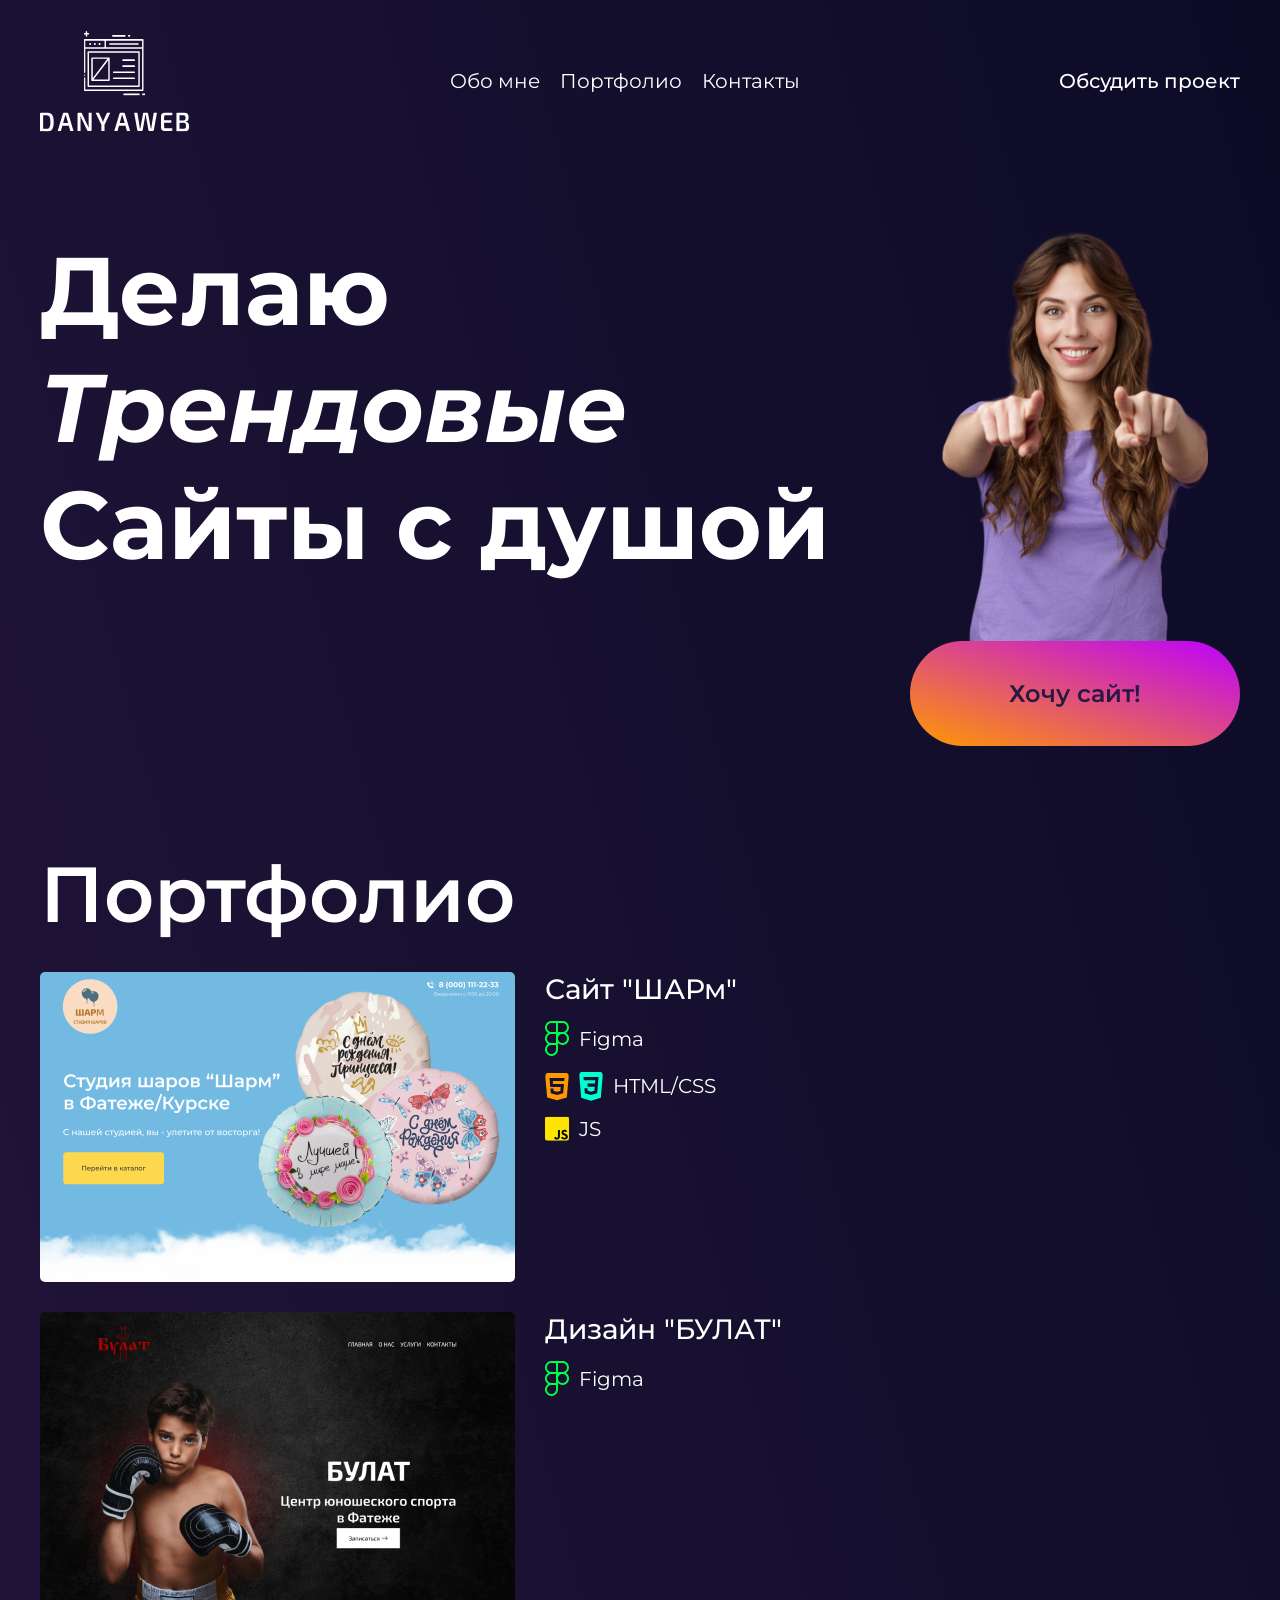
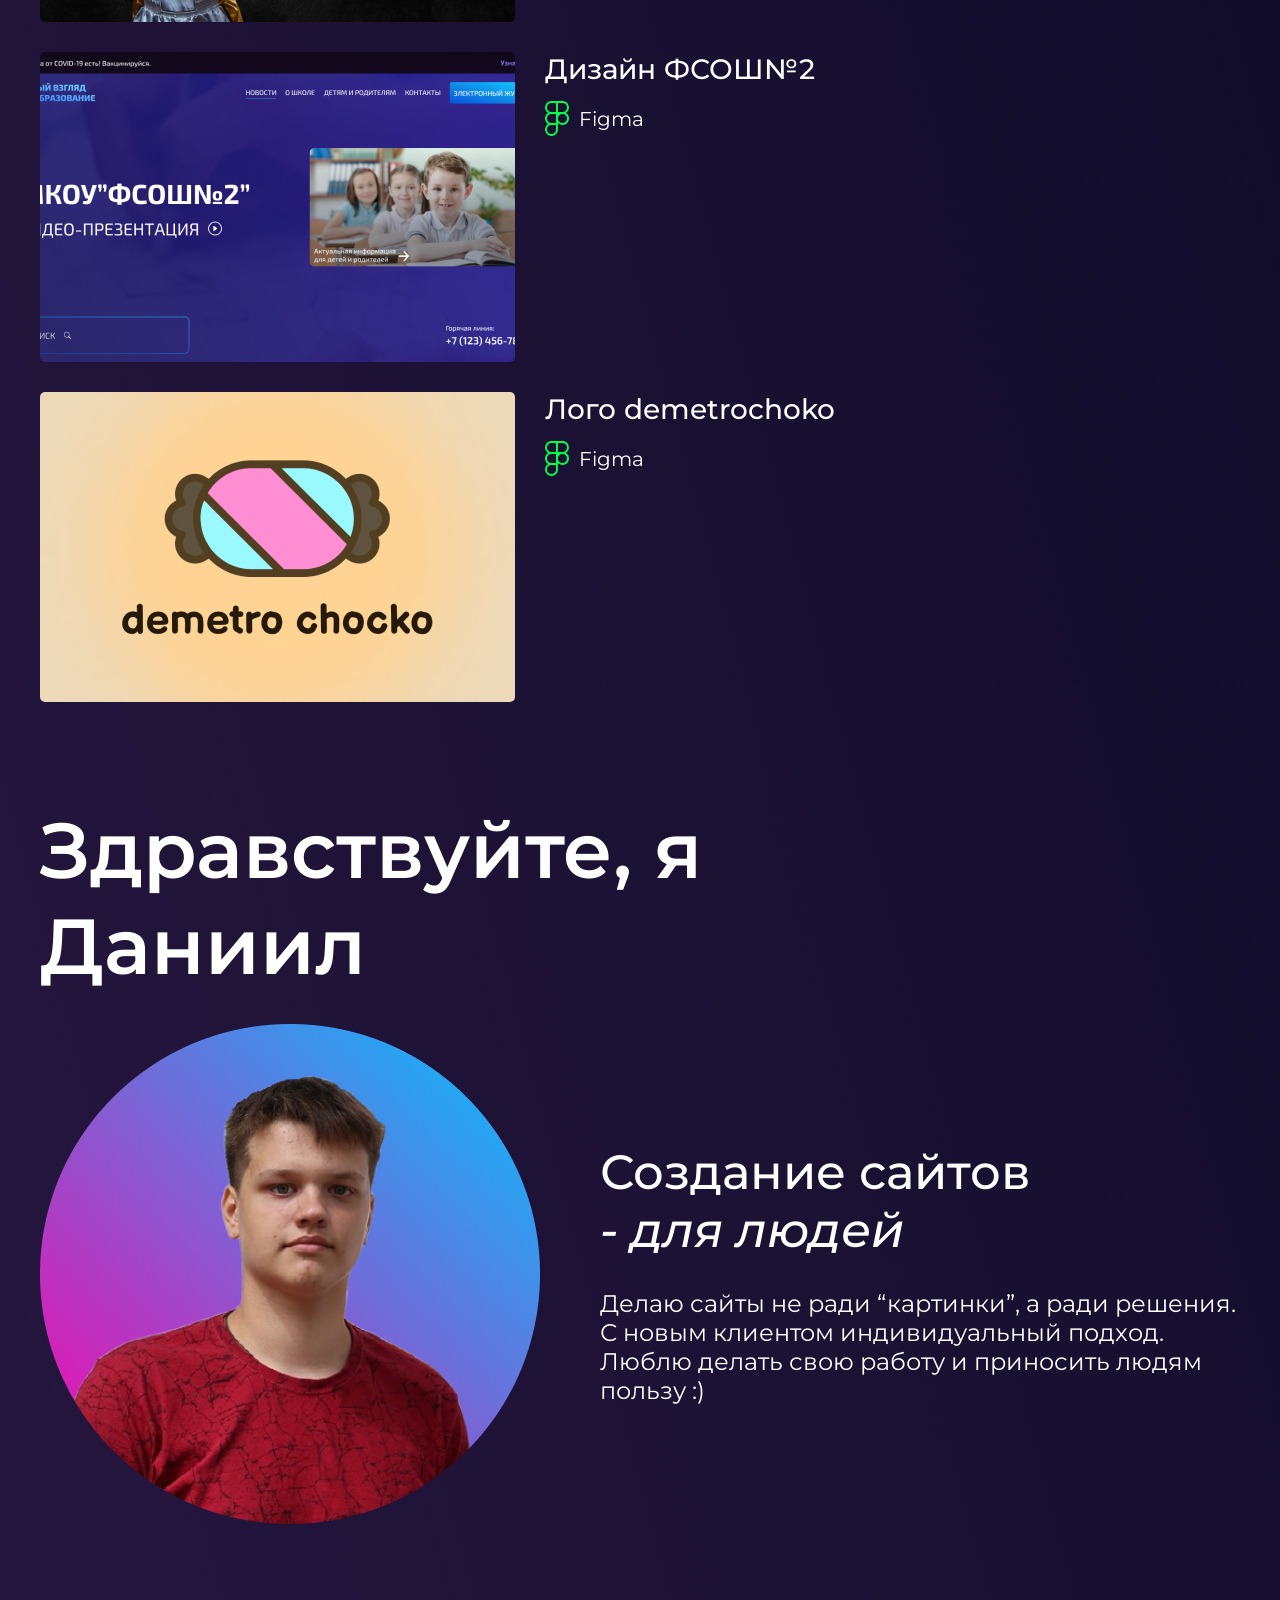
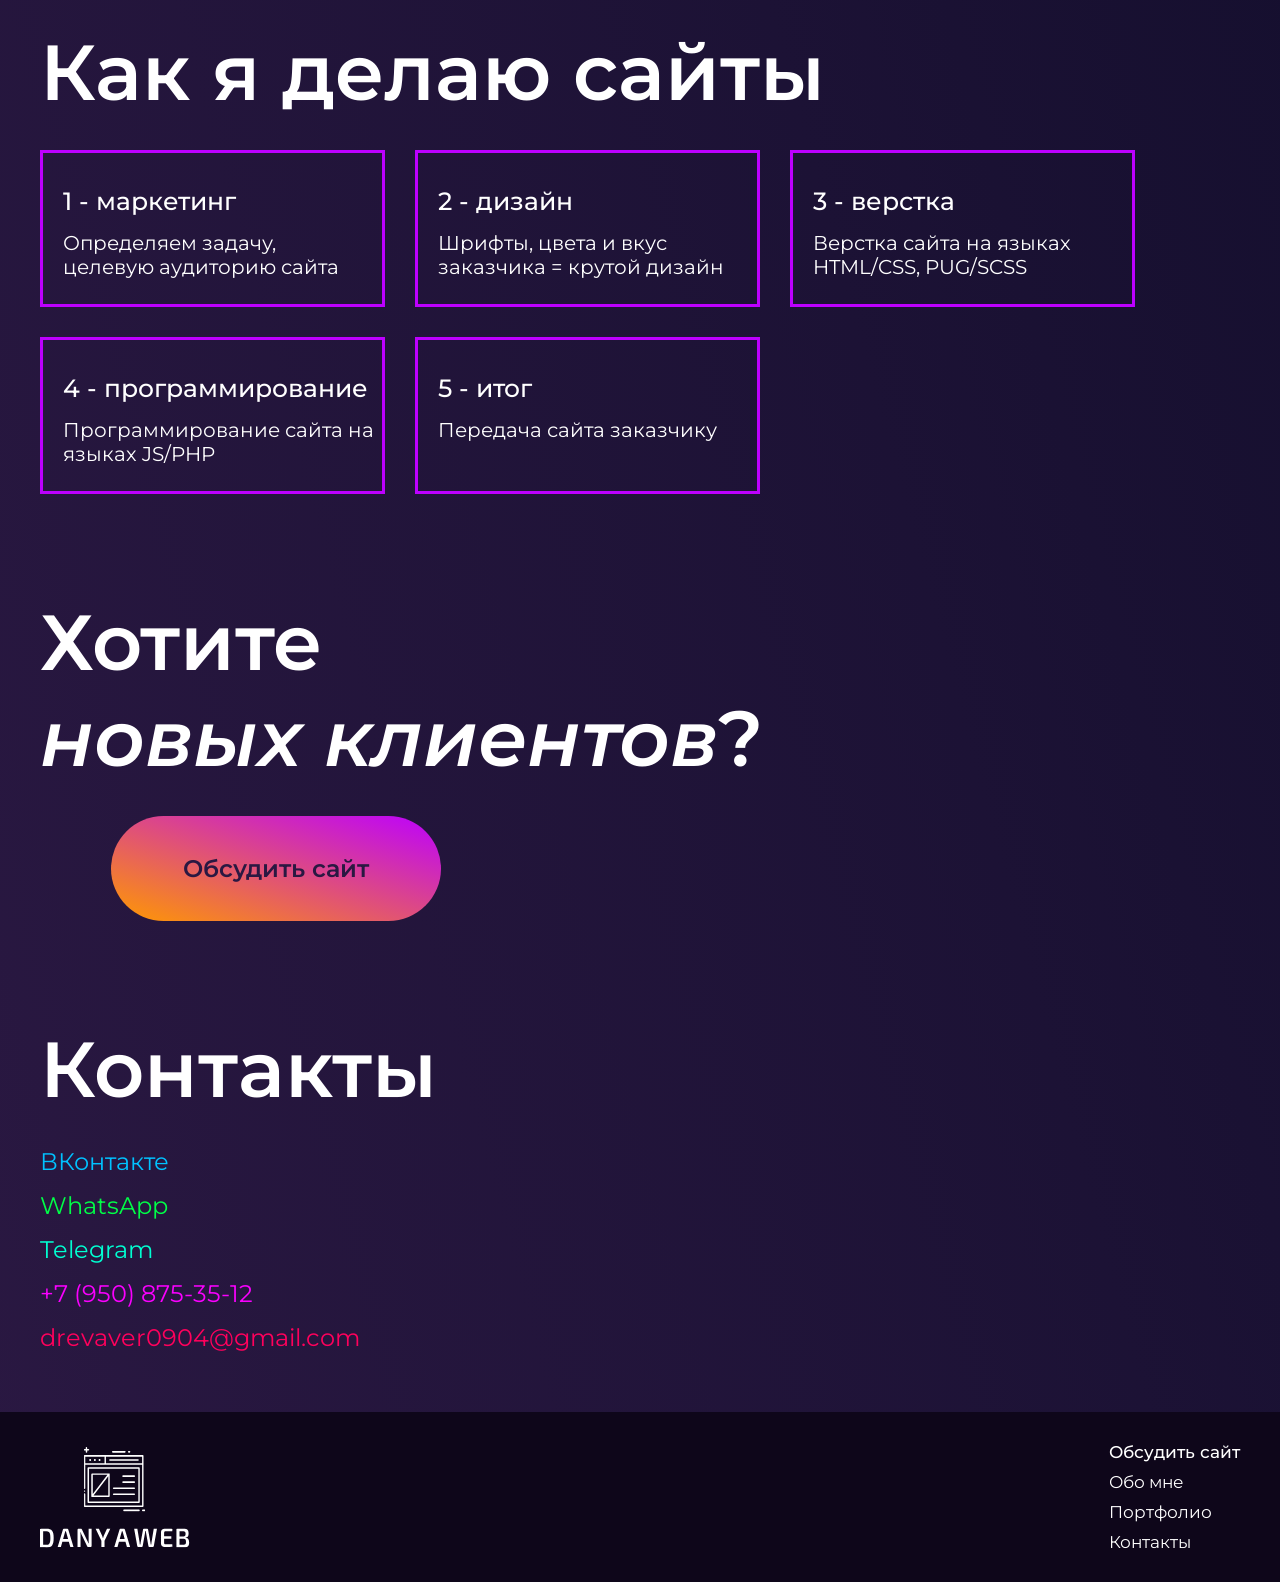
==== index.html @ 0e6ece0c "Update index.html" ====
<!DOCTYPE html>
<html lang="ru">
<head>
	<meta charset="UTF-8">
	<meta name="viewport" content="width=device-width, initial-scale=1.0">
	<meta name="keywords" content="danyaweb, danya_web, Даниил Дурицин, Дурицин, создание сайтов, верстка сайтов, закзать верстку, сайты Курск, сайты Фатеж, сайт" />
	<meta name="description" content="Создание сайтов от A до Я. Хотите крутой, трендовый сайт? Ко мне!" />
	<meta name="yandex-verification" content="f29b77eae5dfb6ad" />
	<meta name="google-site-verification" content="wd_dhFQqxhRJaRKj-FxNR4xNpsOyEJF6GVQBcyAMQnE" />
	<title>Создание сайтов</title>
	<link rel="preconnect" href="https://fonts.googleapis.com">
	<link rel="preconnect" href="https://fonts.gstatic.com" crossorigin>
	<link href="https://fonts.googleapis.com/css2?family=Montserrat:ital,wght@0,400;0,500;0,600;0,700;1,400;1,500;1,600;1,700&display=swap" rel="stylesheet">
	<link rel="stylesheet" href="https://cdnjs.cloudflare.com/ajax/libs/animate.css/4.1.1/animate.min.css">
	<link rel="stylesheet" href="css/master.css">
</head>
<body>

	<header class="element-animation">
		<div class="container">
			<div class="top">
				<img src="img/logo.svg" alt="logo" class="logo">
				<ul>
					<a href="#about">Обо мне</a>
					<a href="#portfolio">Портфолио</a>
					<a href="#cont">Контакты</a>
				</ul>
				<a href="https://t.me/danya_web">Обсудить проект</a>
			</div>
			<div class="bottom" id="bottom">
				<div class="btm" id="btm"><h1 id="bottoms">Делаю<br><span>Трендовые</span><br>Сайты с душой</h1></div>
				<div class="box">
					<img src="img/woman.png" alt="">
					<a href="https://t.me/danya_web"><button type="button" name="button">Хочу сайт!</button></a>
				</div>
			</div>
		</div>
	</header>

	<section class="portfolio element-animation" id="portfolio">
		<div class="container">
			<h2>Портфолио</h2>
			<a href="https://sharmballonsstudio.github.io"><div class="card">
				<img src="img/one.png" alt="img">
				<div class="txt">
					<h3>Сайт "ШАРм"</h3>
					<div class="line">
						<img src="img/figma.svg" alt="img">
						<p>Figma</p>
					</div>
					<div class="line">
						<img src="img/html.svg" alt=""><img src="img/css.svg" alt="img">
						<p>HTML/CSS</p>
					</div>
					<div class="line">
						<img src="img/js.svg" alt="img" style="border-radius: 3px;">
						<p>JS</p>
					</div>
				</div>
			</div></a>

			<a href="https://www.figma.com/file/5T22qPxf7paA6E3GJOvF44/bulat-new?t=qu39I8OFDN5ywonc-6"><div class="card">
				<img src="img/two.png" alt="">
				<div class="txt">
					<h3>Дизайн "БУЛАТ"</h3>
					<div class="line">
						<img src="img/figma.svg" alt="">
						<p>Figma</p>
					</div>
				</div>
			</div></a>

			<a href="https://www.figma.com/file/dSXQMYPQBeIjDJUV6Bzz7C/sosh2?t=qu39I8OFDN5ywonc-6"><div class="card">
				<img src="img/three.png" alt="">
				<div class="txt">
					<h3>Дизайн ФСОШ№2</h3>
					<div class="line">
						<img src="img/figma.svg" alt="">
						<p>Figma</p>
					</div>
				</div>
			</div></a>

			<a href="https://vk.com/demetroshocko">
				<div class="card">
				<img src="img/four.png" alt="">
					<div class="txt">
						<h3>Лого demetrochoko</h3>
						<div class="line">
							<img src="img/figma.svg" alt="">
							<p>Figma</p>
						</div>
					</div>
				</div>
			</a>
	</section>

	<section class="about element-animation" id="about">
		<div class="container">
			<h2>Здравствуйте, я<br>Даниил</h2>
			<div class="box-2">
				<img src="img/me.png" alt="">
				<div class="txt-2">
					<h3>Создание сайтов<br><span>- для людей</span></h3>
					<p>Делаю сайты не ради “картинки”, а ради решения. С новым клиентом индивидуальный подход. Люблю делать свою работу и приносить людям пользу :)</p>
				</div>
			</div>
		</div>
	</section>

	<section class="how element-animation  ">
		<div class="container">
			<h2>Как я делаю сайты</h2>
			<div class="item">
				<div class="elements animate__backInLeft">
					<h3>1 - маркетинг</h3>
					<p>Определяем задачу,<br> целевую аудиторию сайта</p>
				</div>
				<div class="elements animate__backInLeft">
					<h3>2 - дизайн</h3>
					<p>Шрифты, цвета и вкус<br> заказчика = крутой дизайн</p>
				</div>
				<div class="elements animate__backInLeft">
					<h3>3 - верстка</h3>
					<p>Верстка сайта на языках<br> HTML/CSS, PUG/SCSS</p>
				</div>
			</div>
			<div class="item">
				<div class="elements animate__backInLeft">
					<h3>4 - программирование</h3>
					<p>Программирование сайта на языках JS/PHP</p>
				</div>
				<div class="elements animate__bounce">
					<h3>5 - итог</h3>
					<p>Передача сайта заказчику</p>
				</div>
			</div>
		</div>
	</section>

	<section class="element-animation">
		<div class="container">
				<h2>Хотите<br><span>новых клиентов</span>?</h2>
				<div class="btn"><a href="https://t.me/danya_web"><button>Обсудить сайт</button></a></div>
		</div>
	</section>

	<section class="cont element-animation " id="cont">
		<div class="container">
			<h2>Контакты</h2>
			<div class="box-4">
				<a href="https://vk.com/danya_web" style="color: #00C2FF;">ВКонтакте</a>
				<a href="https://wa.me/79508753512" style="color: #00FF47;">WhatsApp</a>
				<a href="https://t.me/danya_web" style="color: #00FFD1;">Telegram</a>
				<a href="tel:79508753512" style="color: #FA00FF;">+7 (950) 875-35-12</a>
				<a href="mail:drevaver0904@gmail.com" style="color: #FF005C;">drevaver0904@gmail.com</a>
			</div>
		</div>
	</section>

	<footer>
		<div class="container">
			<div class="box-5">
				<img src="img/logo.svg" alt="logo">
				<ul сclass="bottom-ul">
					<a href="https://t.me/danya_web" style="font-weight: 500;">Обсудить сайт</a>
					<a href="#about">Обо мне</a>
					<a href="#portfolio">Портфолио</a>
					<a href="#cont">Контакты</a>
				</ul>
		</div>
		</div>
	</footer>

	<script type="text/javascript">
		function onEntry(entry){
			entry.forEach(change => {
				if (change.isIntersecting) {
					change.target.classList.add('element-show')
				}
			});
		}

		let options = {
			threshold: [0.5]
		}
		let observer = new IntersectionObserver(onEntry, options)
		let elements = document.querySelectorAll('.element-animation')

		for (let elm of elements){
			observer.observe(elm)
		}

	</script>
</body>
</html>
---- css/master.css ----
*{
	margin: 0;
	padding: 0;
	font-family: 'Montserrat', sans-serif;
}

body{
	max-width: 100%;
	min-height: 100vh;
	font-size: 20px;
	background: -webkit-linear-gradient(bottom left, rgb(42, 24, 66), rgb(12, 11, 38));
	background: -o-linear-gradient(bottom left, rgb(42, 24, 66), rgb(12, 11, 38));
	background: linear-gradient(to top right, rgb(42, 24, 66), rgb(12, 11, 38));


	font-family: 'Montserrat', sans-serif;
	animation: txt 3s 1;
}

.container{
	width: 1200px;
	margin: 0 auto;
}

a{
	text-decoration: none;
	color: #fff;
}

section{
	padding-top: 100px;
	color: #fff;
}

/*header*/


header > .container{
	z-index: 1;
}

.top{
	color: #fff;
	display: -webkit-flex;
	display: -ms-flex;
	display: flex;
	justify-content: space-between;
	-ms-align-items: center;
	align-items: center;
	padding-top: 30px;
}

.element-animation{
	opacity: 0;
}

.element-animation.element-show{
	opacity: 1;
	transition: opacity 1s;
}

.top a{
	color: #fff;
	text-decoration: none;
}

.top ul{
	display: -webkit-flex;
	display: -ms-flex;
	display: flex;
	gap: 20px;
}

.top > a{
	font-weight: 500;
}

.bottom{
	margin-top: 100px;
	color: #fff;
	justify-content: space-between;
	display: -webkit-flex;
	display: -ms-flex;
	display: flex;
}

h1{
	font-size: 96px;
	margin-top: auto;
	animation: txt 3s 1;
	display: block;
}

h1 span{
	font-style: italic;
}

.box button{
	width: 330px;
	height: 105px;
	border-radius: 999px;
	border-style: none;

	background: -webkit-linear-gradient(bottom left, rgb(255, 153, 0), rgb(189, 0, 255));
	background: -o-linear-gradient(bottom left, rgb(255, 153, 0), rgb(189, 0, 255));
	background: linear-gradient(to top right, rgb(255, 153, 0), rgb(189, 0, 255));
	margin-top: -105px;
}

.box button a{
	color: #2A1842;
	font-size: 24px;
	font-weight: 600;
	text-decoration: none;
}

.box{
	display: -webkit-flex;
	display: -ms-flex;
	display: flex;
	justify-content: center;
	-webkit-flex-direction: column;
	-ms-flex-direction: column;
	flex-direction: column;
	-ms-align-items: center;
	align-items: center;
}

.box img{
	width: 266px;
	height: 451px;
	-ms-align-items: center;
	align-items: center;
	display: -webkit-flex;
	display: -ms-flex;
	display: flex;
	justify-content: center;
}


/*portfolio*/

h2{
	font-weight: 600;
	font-size: 78px;
}

.card{
	display: -webkit-flex;
	display: -ms-flex;
	display: flex;
	gap: 30px;
	margin-top: 30px;
}

.card img{
	border-radius: 5px;
}

h3{
	font-size: 28px;
	font-weight: 500;
}

.line{
	display: -webkit-flex;
	display: -ms-flex;
	display: flex;
	-ms-align-items: center;
	align-items: center;
	gap: 10px;
	margin-top: 15px;
}

h3 span{
	font-style: italic;
}

.box-2{
	display: -webkit-flex;
	display: -ms-flex;
	display: flex;
	gap: 60px;
	-ms-align-items: center;
	align-items: center;
	margin-top: 30px;
}

.txt-2 h3{
	font-size: 48px;
	font-weight: 500;
}

.txt-2 p{
	margin-top: 30px;
	font-size: 24px;
}

.item{
	display: -webkit-flex;
	display: -ms-flex;
	display: flex;
	margin-top: 30px;
	gap: 30px;
}

.elements{
	box-sizing: border-box;
	width: 345px;
	height: 157px;

	border: 3px solid #BD00FF;
}

.elements h3{
	font-size: 25px;
	font-weight: 500;
	margin-top: 33px;
	margin-left: 20px;
}

.elements p{
	font-size: 20px;
	margin-top: 15px;
	margin-left: 20px;
}

.box-3{
	display: -webkit-flex;
	display: -ms-flex;
	display: flex;
	-ms-align-items: center;
	align-items: center;
}

.btn button{
	width: 330px;
	height: 105px;
	margin-left: 71px;
	border-radius: 999px;
	border-style: none;
	margin-top: 30px;

	background: -webkit-linear-gradient(bottom left, rgb(255, 153, 0), rgb(189, 0, 255));
	background: -o-linear-gradient(bottom left, rgb(255, 153, 0), rgb(189, 0, 255));
	background: linear-gradient(to top right, rgb(255, 153, 0), rgb(189, 0, 255));
}

.btn button a{
	color: #2A1842;
	font-size: 24px;
	font-weight: 600;
	text-decoration: none;
}

h2 span{
	font-style: italic;
}

.box-4{
	margin-top: 30px;
	gap: 15px;
	display: -webkit-flex;
	display: -ms-flex;
	display: flex;
	-webkit-flex-direction: column;
	-ms-flex-direction: column;
	flex-direction: column;
}

.box-4 a{
	font-size: 24px;
}

.cont{
	padding-bottom: 60px;
}

footer{
	background: #0E061A;
	padding-top: 30px;
	padding-bottom: 30px;
}

.box-5{
	display: -webkit-flex;
	display: -ms-flex;
	display: flex;
	justify-content: space-between;
	-ms-align-items: center;
	align-items: center;
}

.box-5 ul{
	display: -webkit-flex;
	display: -ms-flex;
	display: flex;
	-webkit-flex-direction: column;
	-ms-flex-direction: column;
	flex-direction: column;
	gap: 10px;
}

.box-5 ul a{
	font-size: 17px;
}

button{
	transition: all ease 0.5s;
	color: #2A1842;
	font-size: 24px;
	font-weight: 600;
	text-decoration: none;
	cursor: pointer;
}

button:hover{
	background: -webkit-linear-gradient(bottom left, rgb(189, 0, 255), rgb(255, 153, 0));
	background: -o-linear-gradient(bottom left, rgb(189, 0, 255), rgb(255, 153, 0));
	background: linear-gradient(to top right, rgb(189, 0, 255), rgb(255, 153, 0));
	transition: all ease 0.5s;
}

@media screen and (width <= 480px){
	.container{
		width: auto;
	}
	.top{
		-webkit-flex-direction: column;
		-ms-flex-direction: column;
		flex-direction: column;
		gap: 10px;
		justify-content: center;
	}
	.bottom{
		-webkit-flex-direction: column;
		-ms-flex-direction: column;
		flex-direction: column;
		justify-content: center;
		text-align: center;
		gap: 30px;
	}
	h1{
		font-size: 58px;
		-ms-align-items: center;
		align-items: center;
	}
	h2{
		font-size: 48px;
		text-align: center;
	}
	.card{
		-webkit-flex-direction: column;
		-ms-flex-direction: column;
		flex-direction: column;
		text-align: center;
		justify-content: center;
	}
	.txt{
		justify-content: center;
		text-align: center;
		display: -webkit-flex;
		display: -ms-flex;
		display: flex;
		-webkit-flex-direction: column;
		-ms-flex-direction: column;
		flex-direction: column;
	}
	.line{
		text-align: center;
		justify-content: center;
	}
	.card > img{
		width: 380px;
		height: 260px;
		margin: 0 auto;
	}
	.box-2{
		-webkit-flex-direction: column;
		-ms-flex-direction: column;
		flex-direction: column;
	}
	.box-2 > img{
		width: 400px;
		height: 400px;
	}
	.txt-2{
		text-align: center;
	}
	.item{
		-webkit-flex-direction: column;
		-ms-flex-direction: column;
		flex-direction: column;
		justify-content: center;
		-ms-align-items: center;
		align-items: center;
	}
	.elements{
		text-align: center;
		justify-content: center;
	}
	.box-3{
		text-align: center;
		-webkit-flex-direction: column;
		-ms-flex-direction: column;
		flex-direction: column;
		justify-content: center;
		-ms-align-items: center;
		align-items: center;
	}
	.box-3 > button{
		margin-top: 30px;
	}
	.box-4{
		-webkit-flex-direction: column;
		-ms-flex-direction: column;
		flex-direction: column;
		text-align: center;
	}
	.box-5{
		-webkit-flex-direction: column;
		-ms-flex-direction: column;
		flex-direction: column;
		text-align: center;
		-ms-align-items: center;
		align-items: center;
		gap: 30px;
	}
}
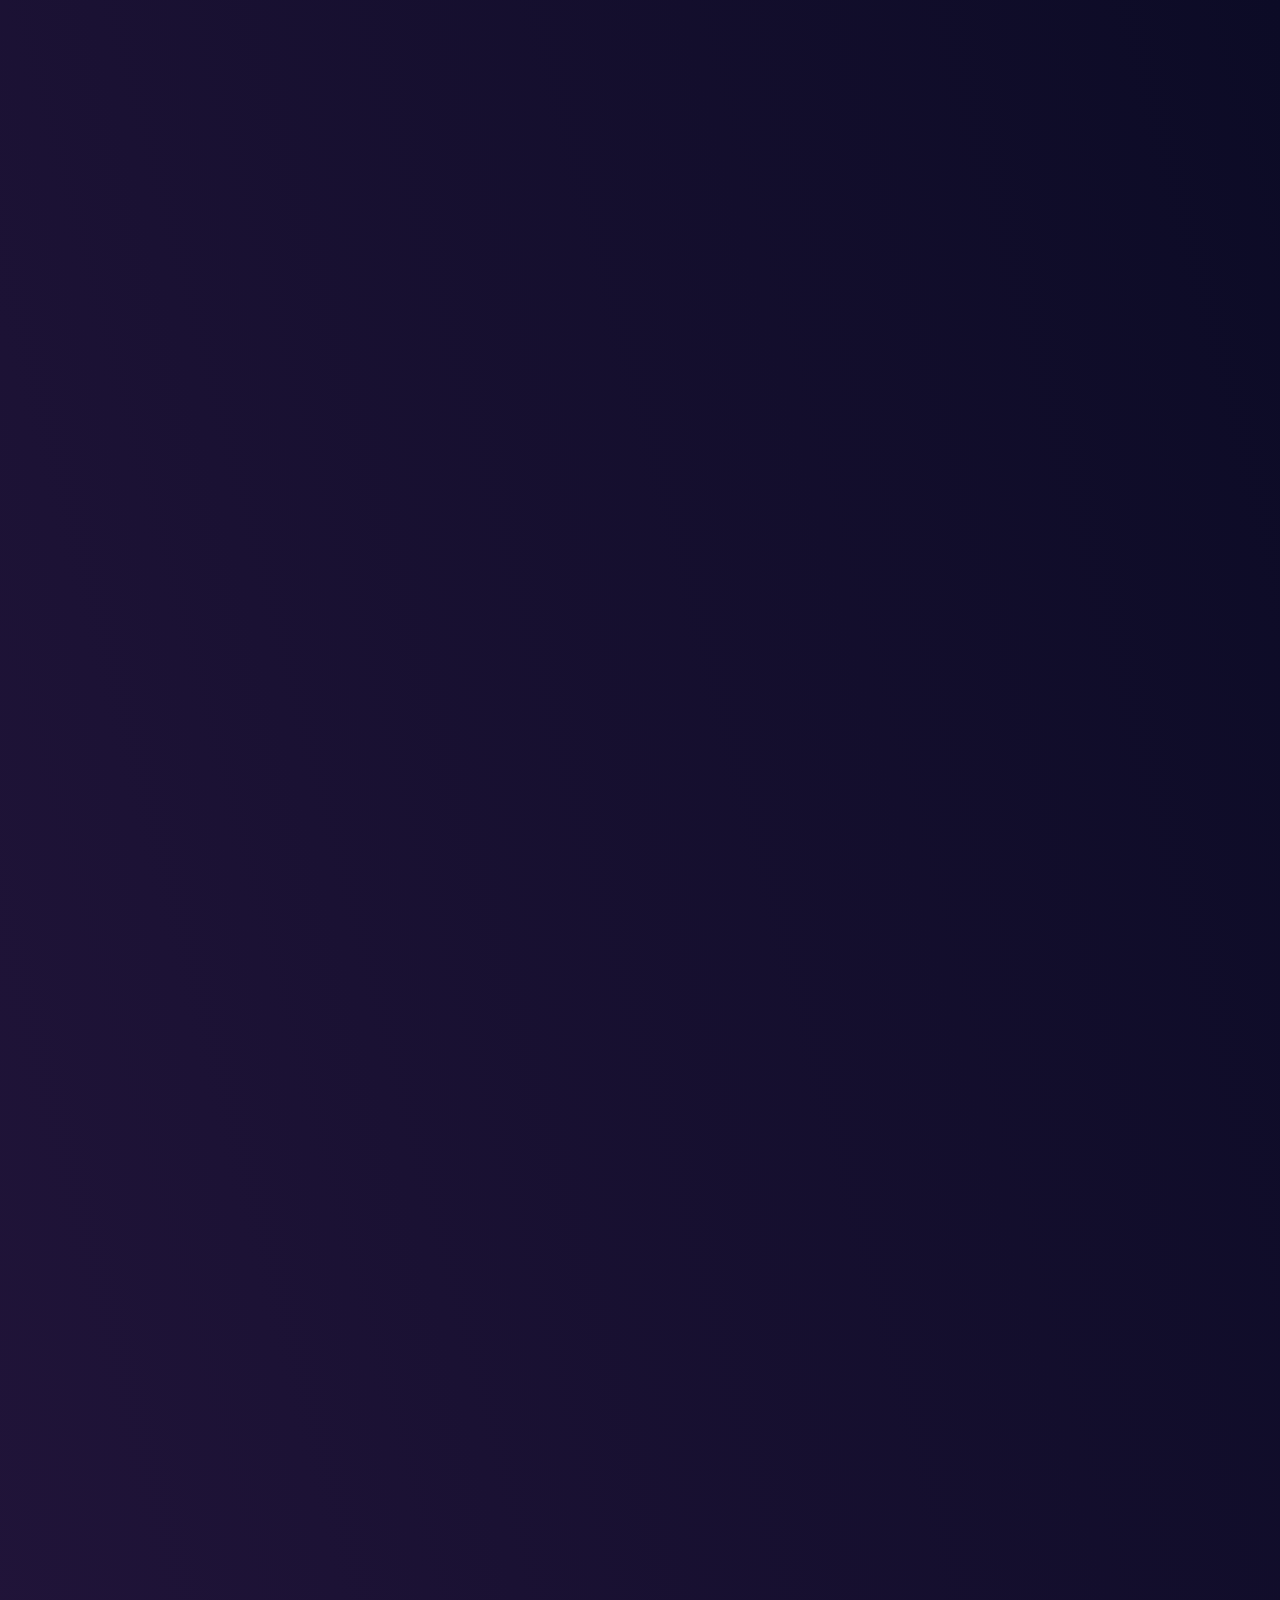
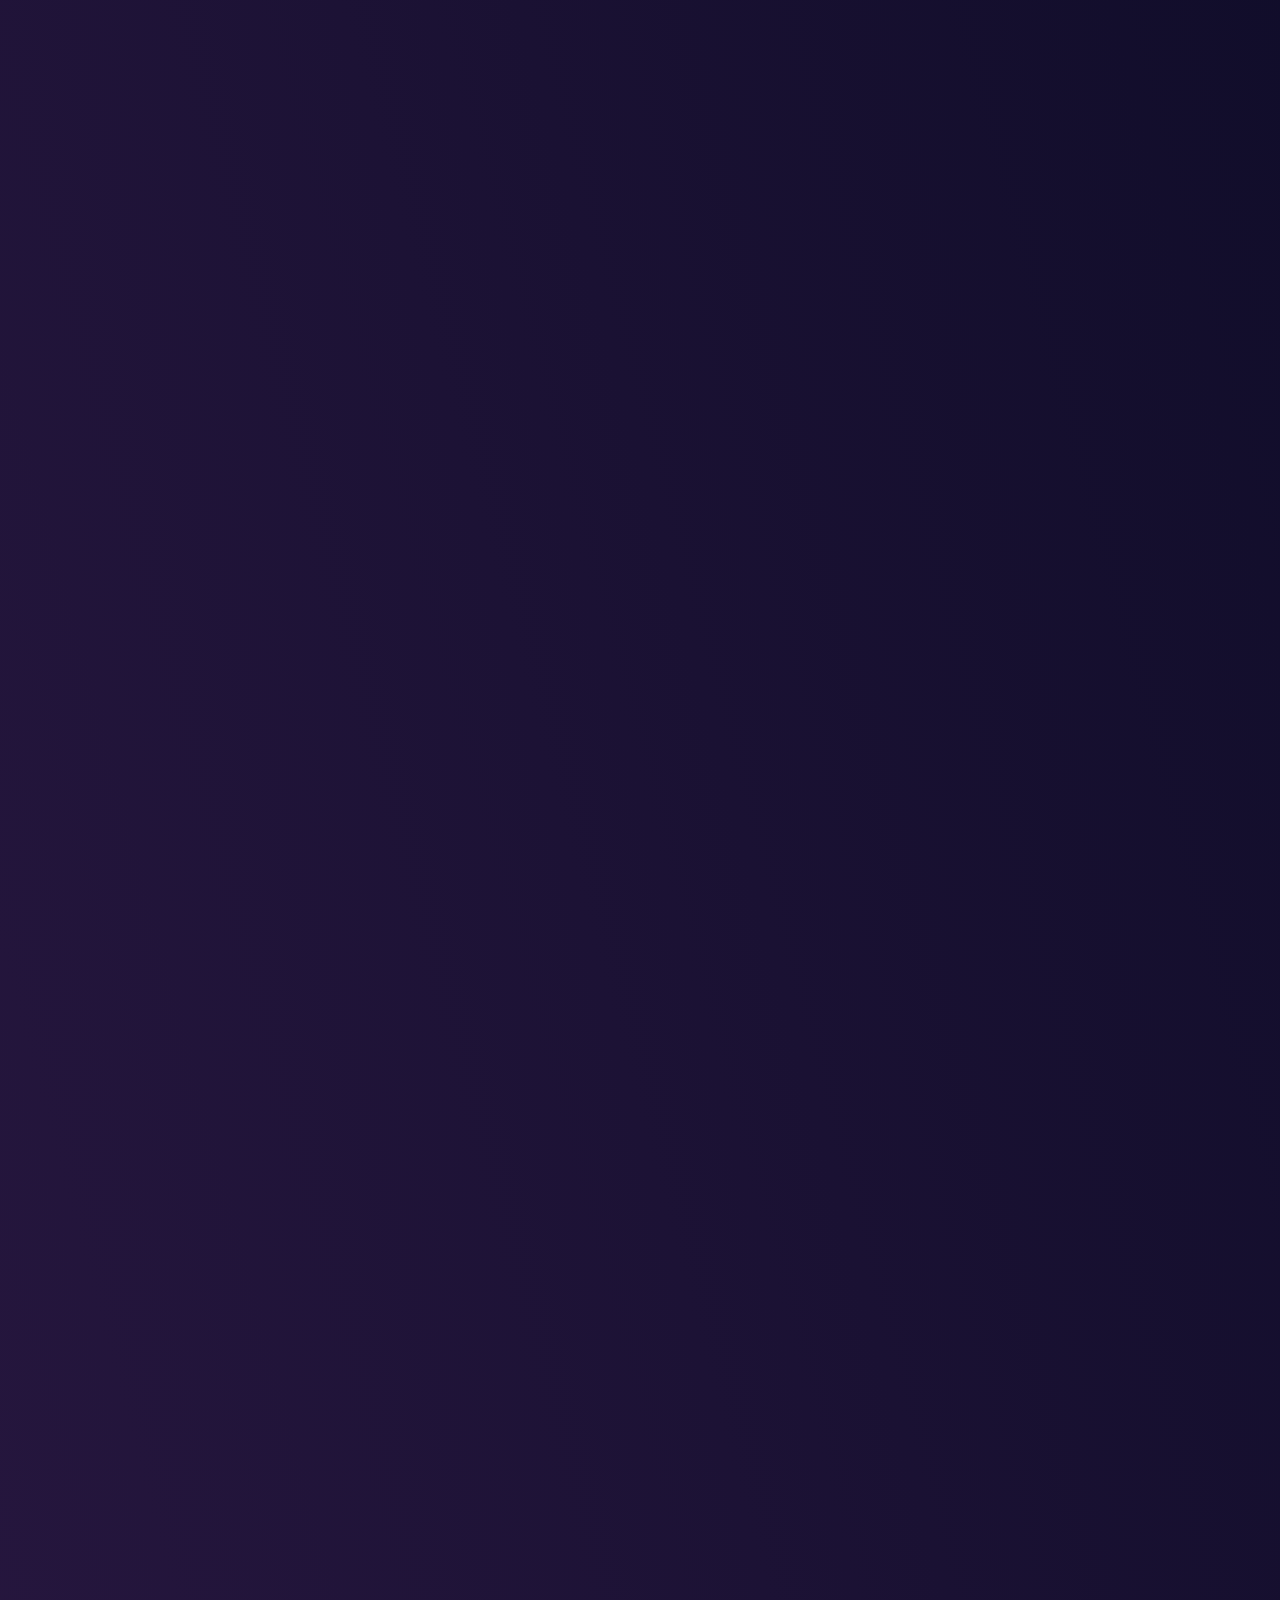
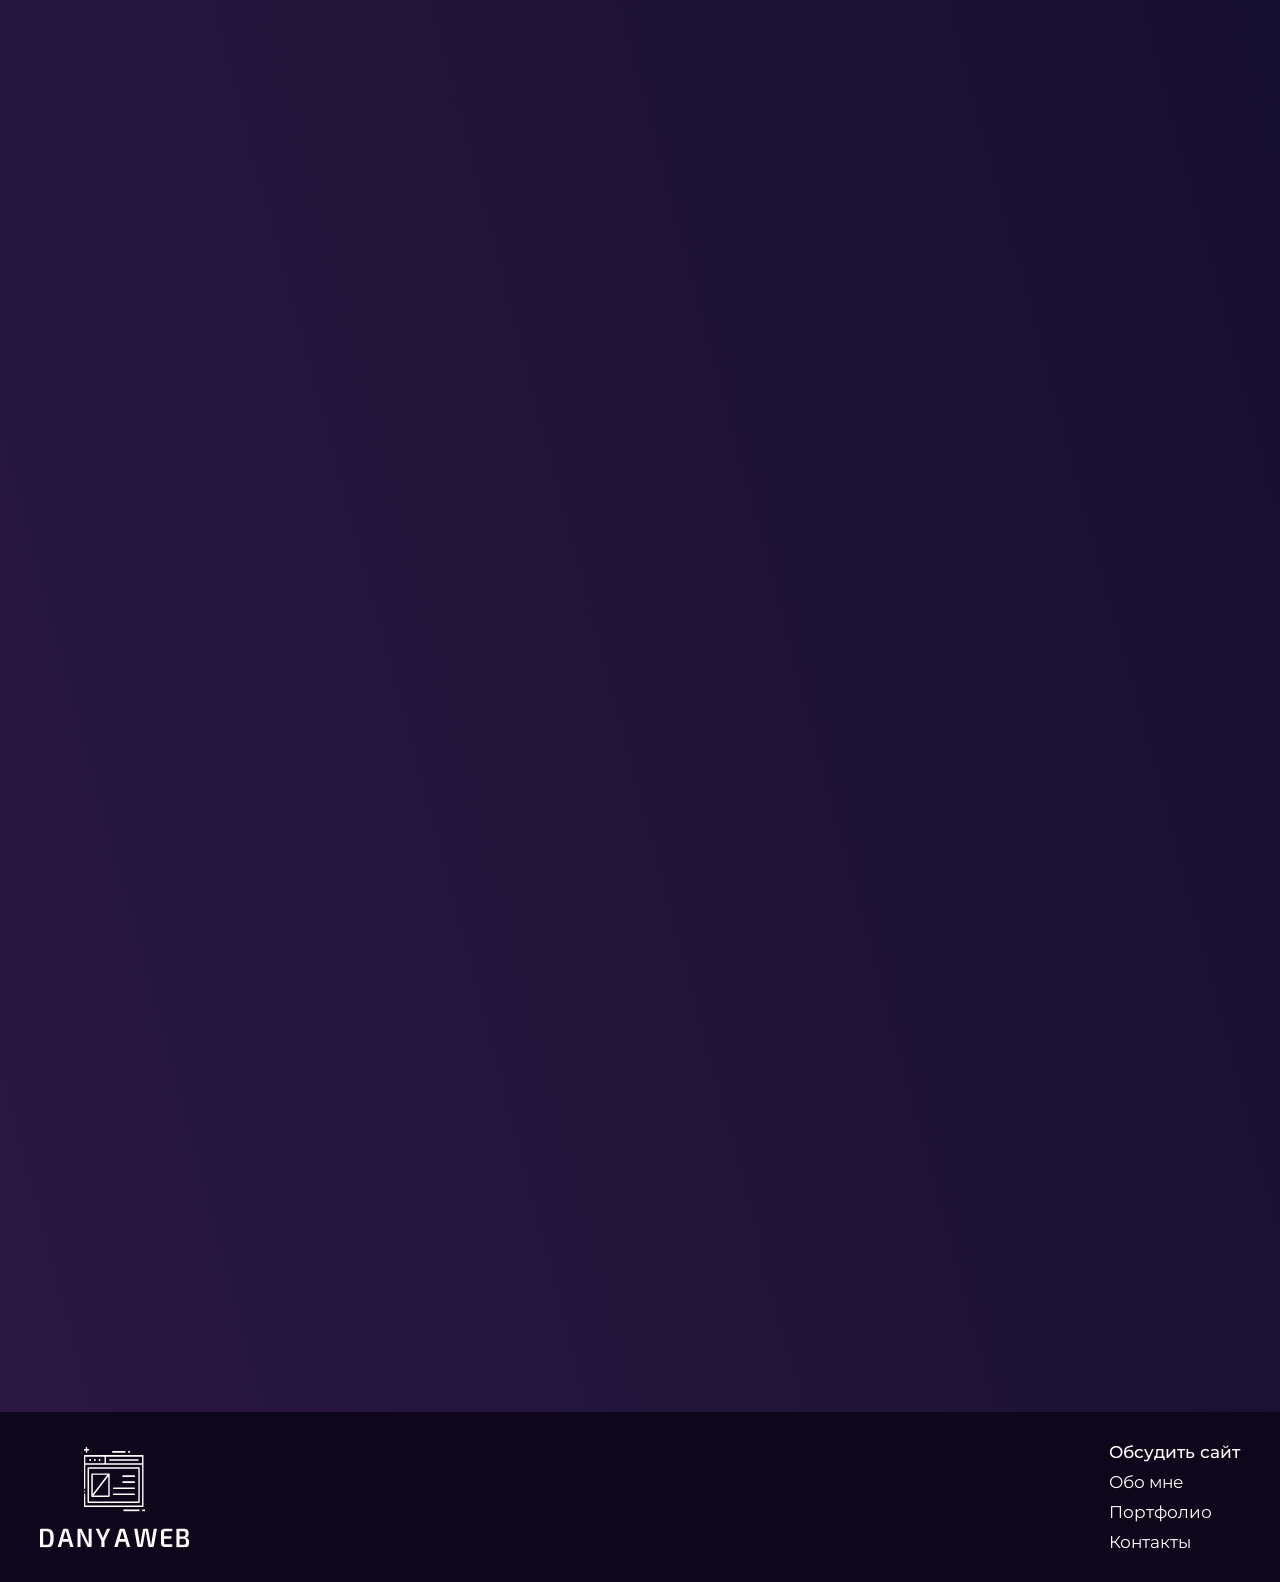
==== commit 63c7859c: "Update index.html" ====
--- a/index.html
+++ b/index.html
@@ -173,7 +173,7 @@
 	</footer>
 
 	<script type="text/javascript">
-		function onEntry(entry){
+		/*function onEntry(entry){
 			entry.forEach(change => {
 				if (change.isIntersecting) {
 					change.target.classList.add('element-show')
@@ -189,7 +189,7 @@
 
 		for (let elm of elements){
 			observer.observe(elm)
-		}
+		}*/
 
 	</script>
 </body>
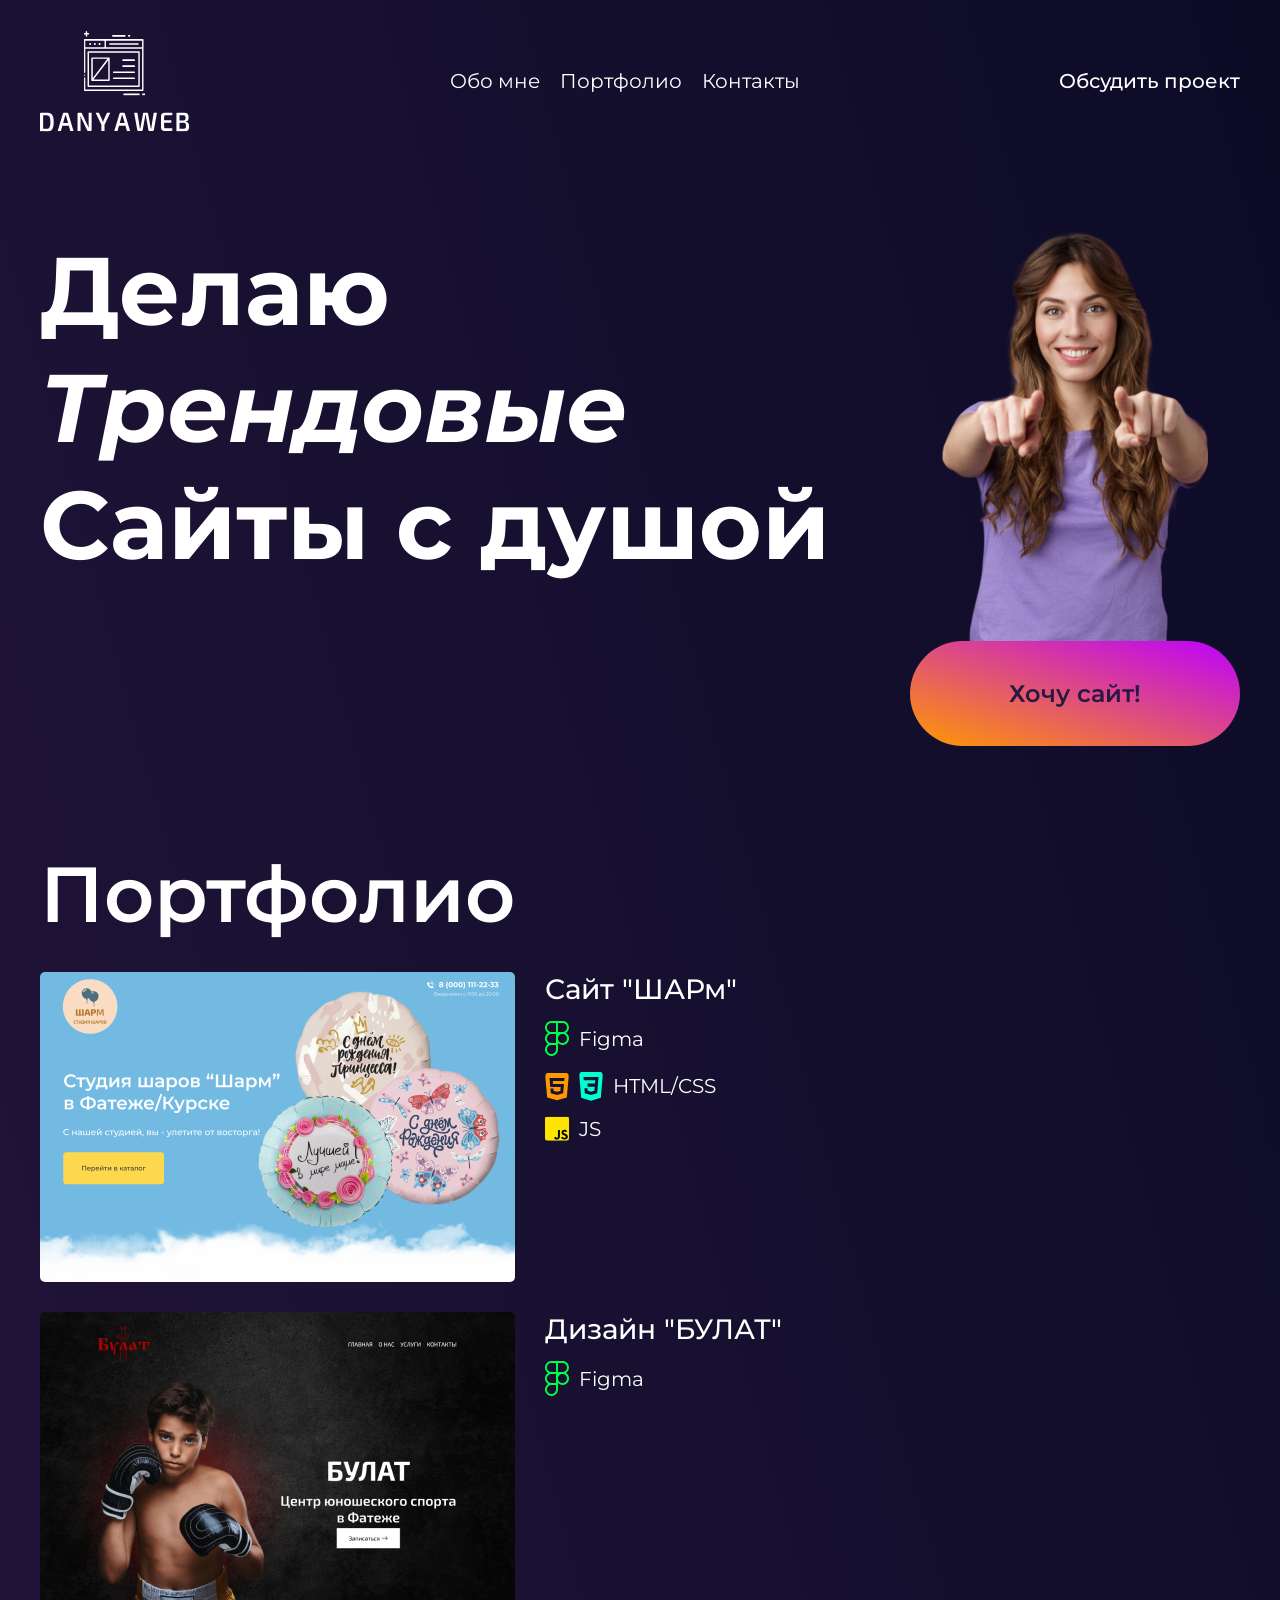
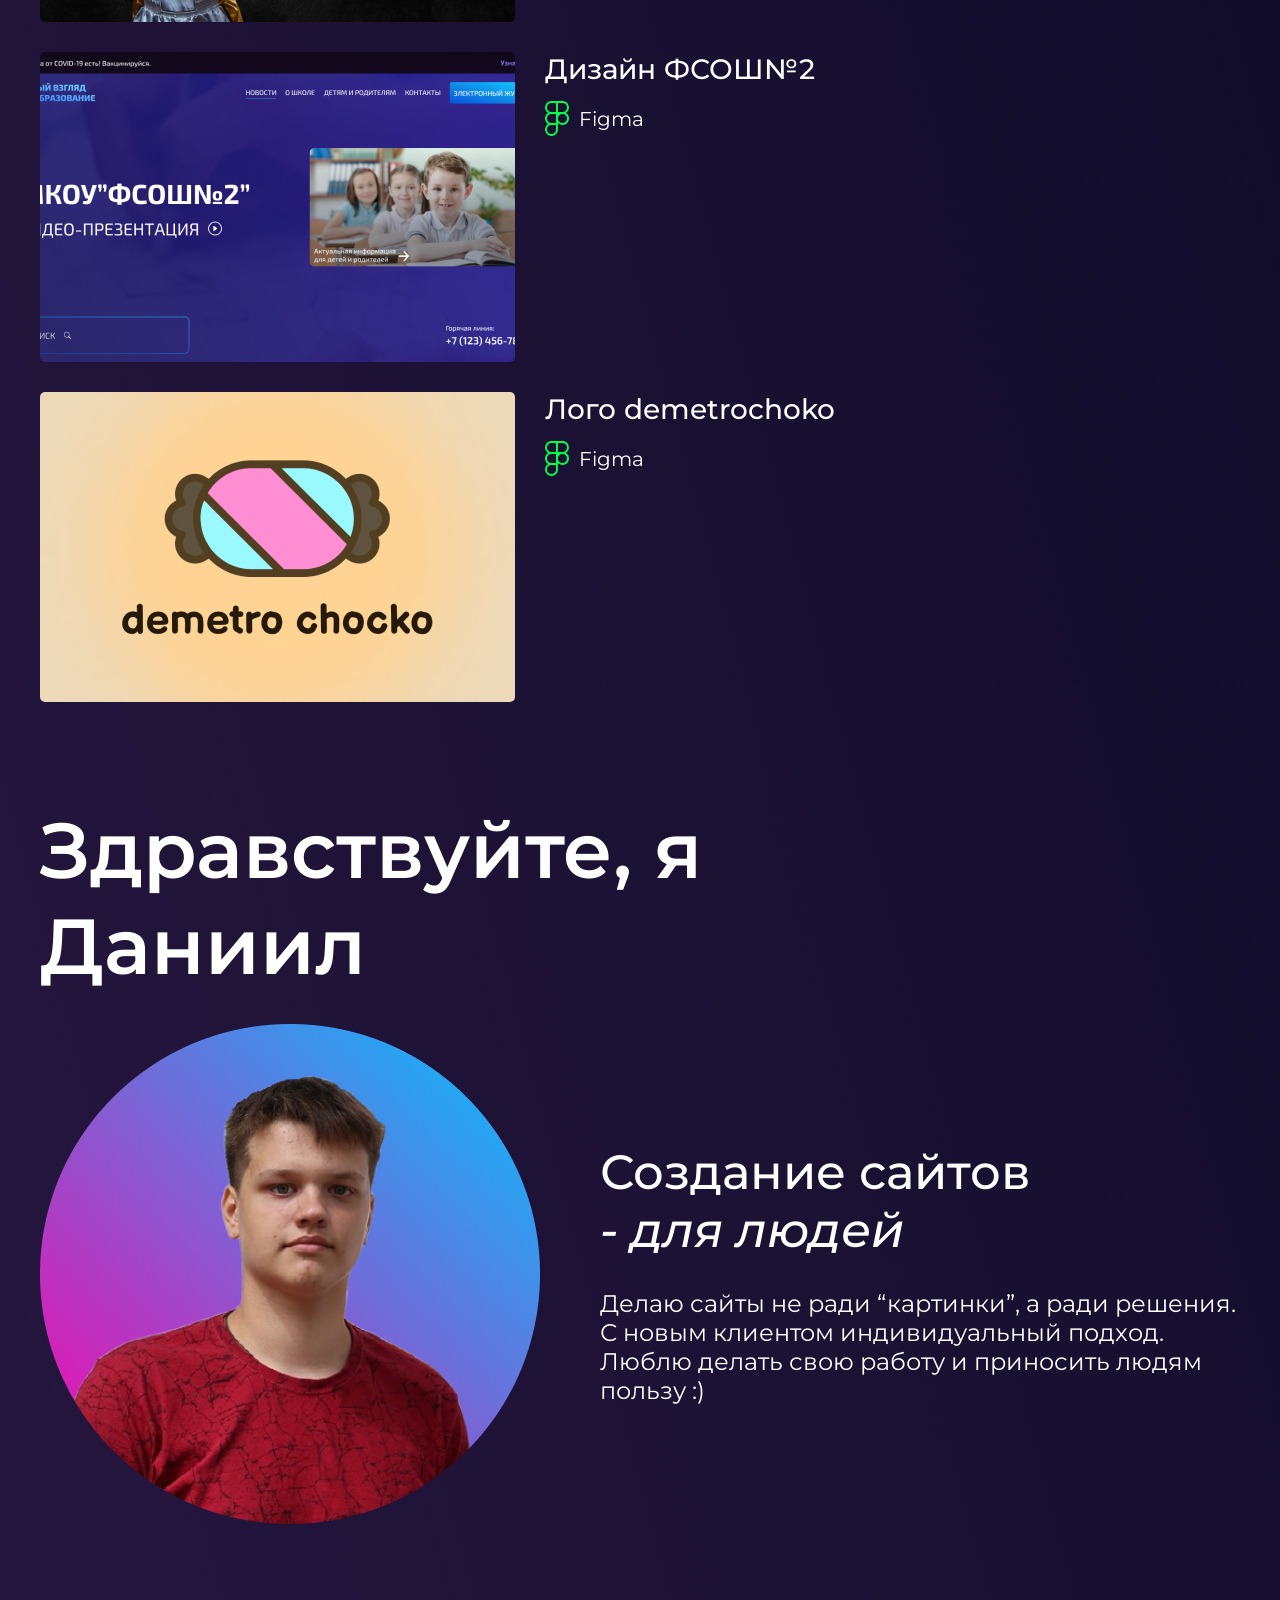
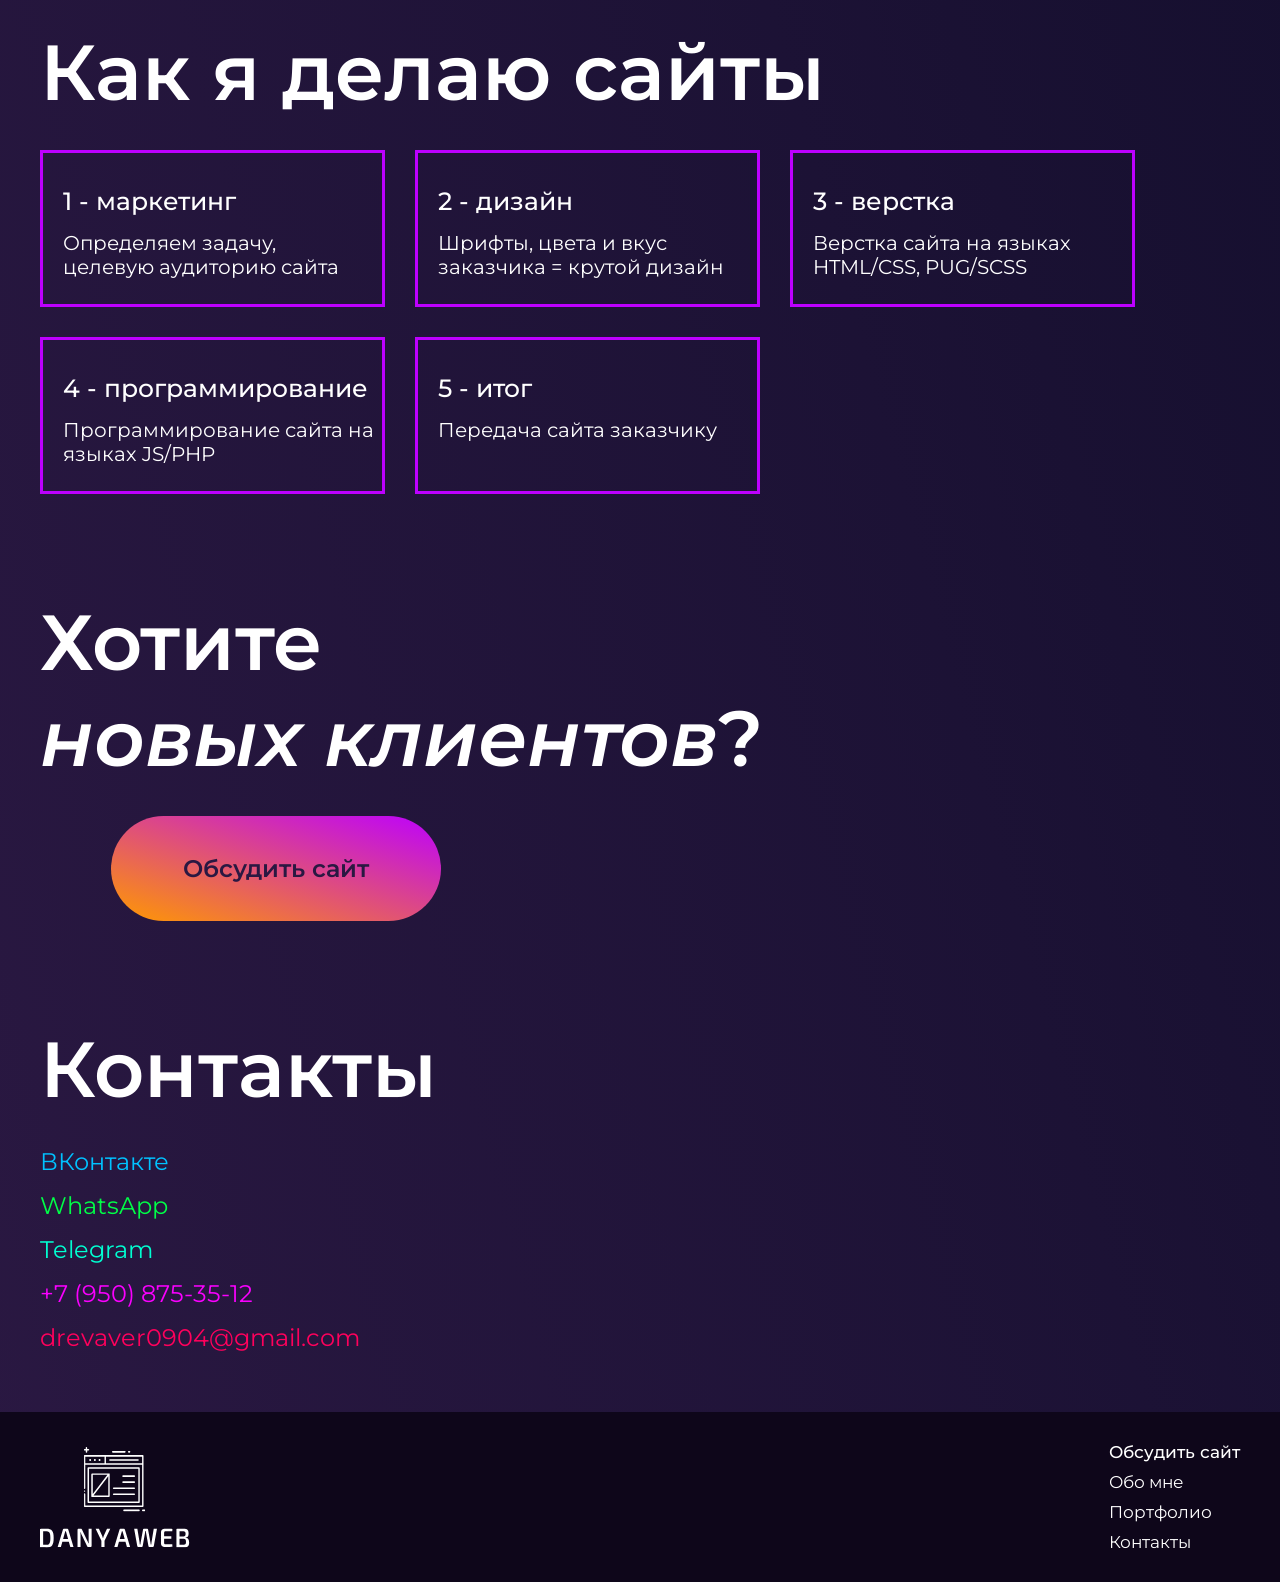
==== commit 0d229a19: "Update index.html" ====
--- a/index.html
+++ b/index.html
@@ -16,7 +16,7 @@
 </head>
 <body>
 
-	<header class="element-animation">
+	<header class="element-animations">
 		<div class="container">
 			<div class="top">
 				<img src="img/logo.svg" alt="logo" class="logo">
@@ -37,7 +37,7 @@
 		</div>
 	</header>
 
-	<section class="portfolio element-animation" id="portfolio">
+	<section class="portfolio" id="portfolio">
 		<div class="container">
 			<h2>Портфолио</h2>
 			<a href="https://sharmballonsstudio.github.io"><div class="card">
@@ -173,7 +173,7 @@
 	</footer>
 
 	<script type="text/javascript">
-		/*function onEntry(entry){
+		function onEntry(entry){
 			entry.forEach(change => {
 				if (change.isIntersecting) {
 					change.target.classList.add('element-show')
@@ -189,7 +189,7 @@
 
 		for (let elm of elements){
 			observer.observe(elm)
-		}*/
+		}
 
 	</script>
 </body>
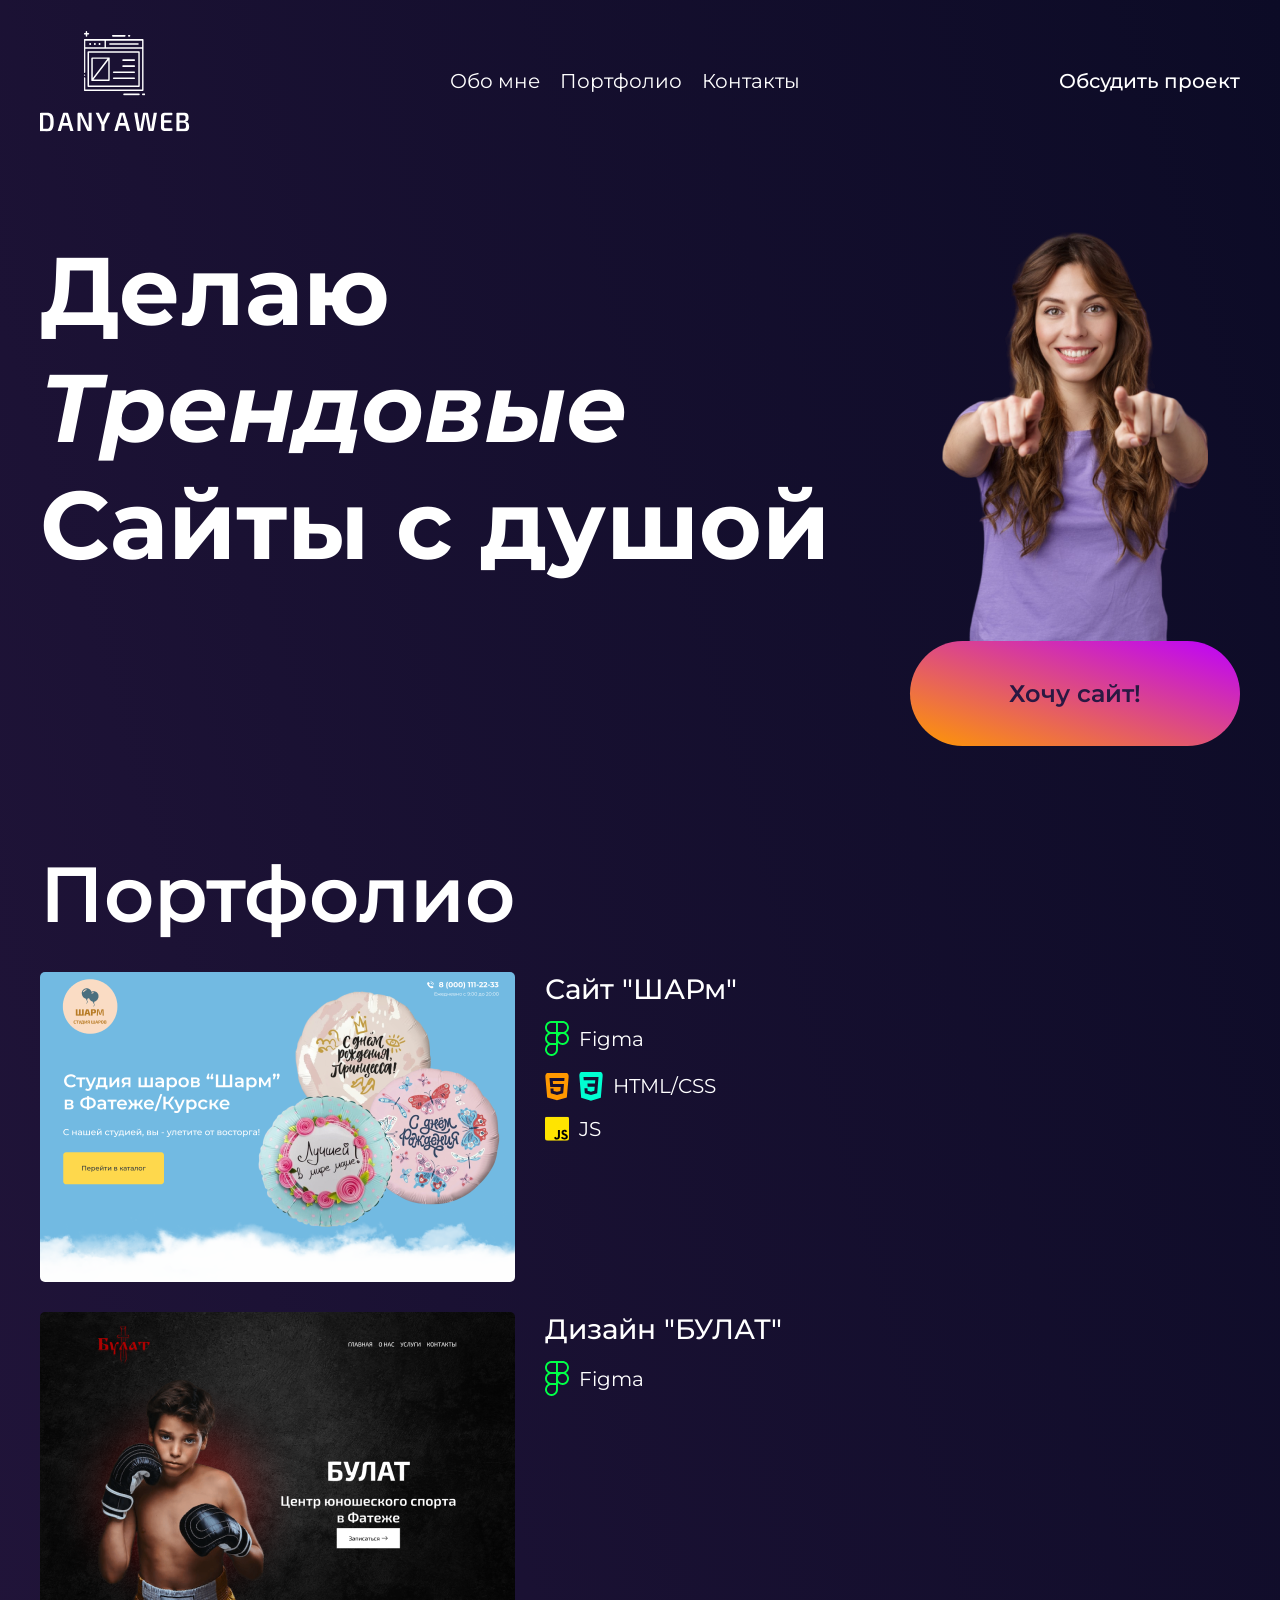
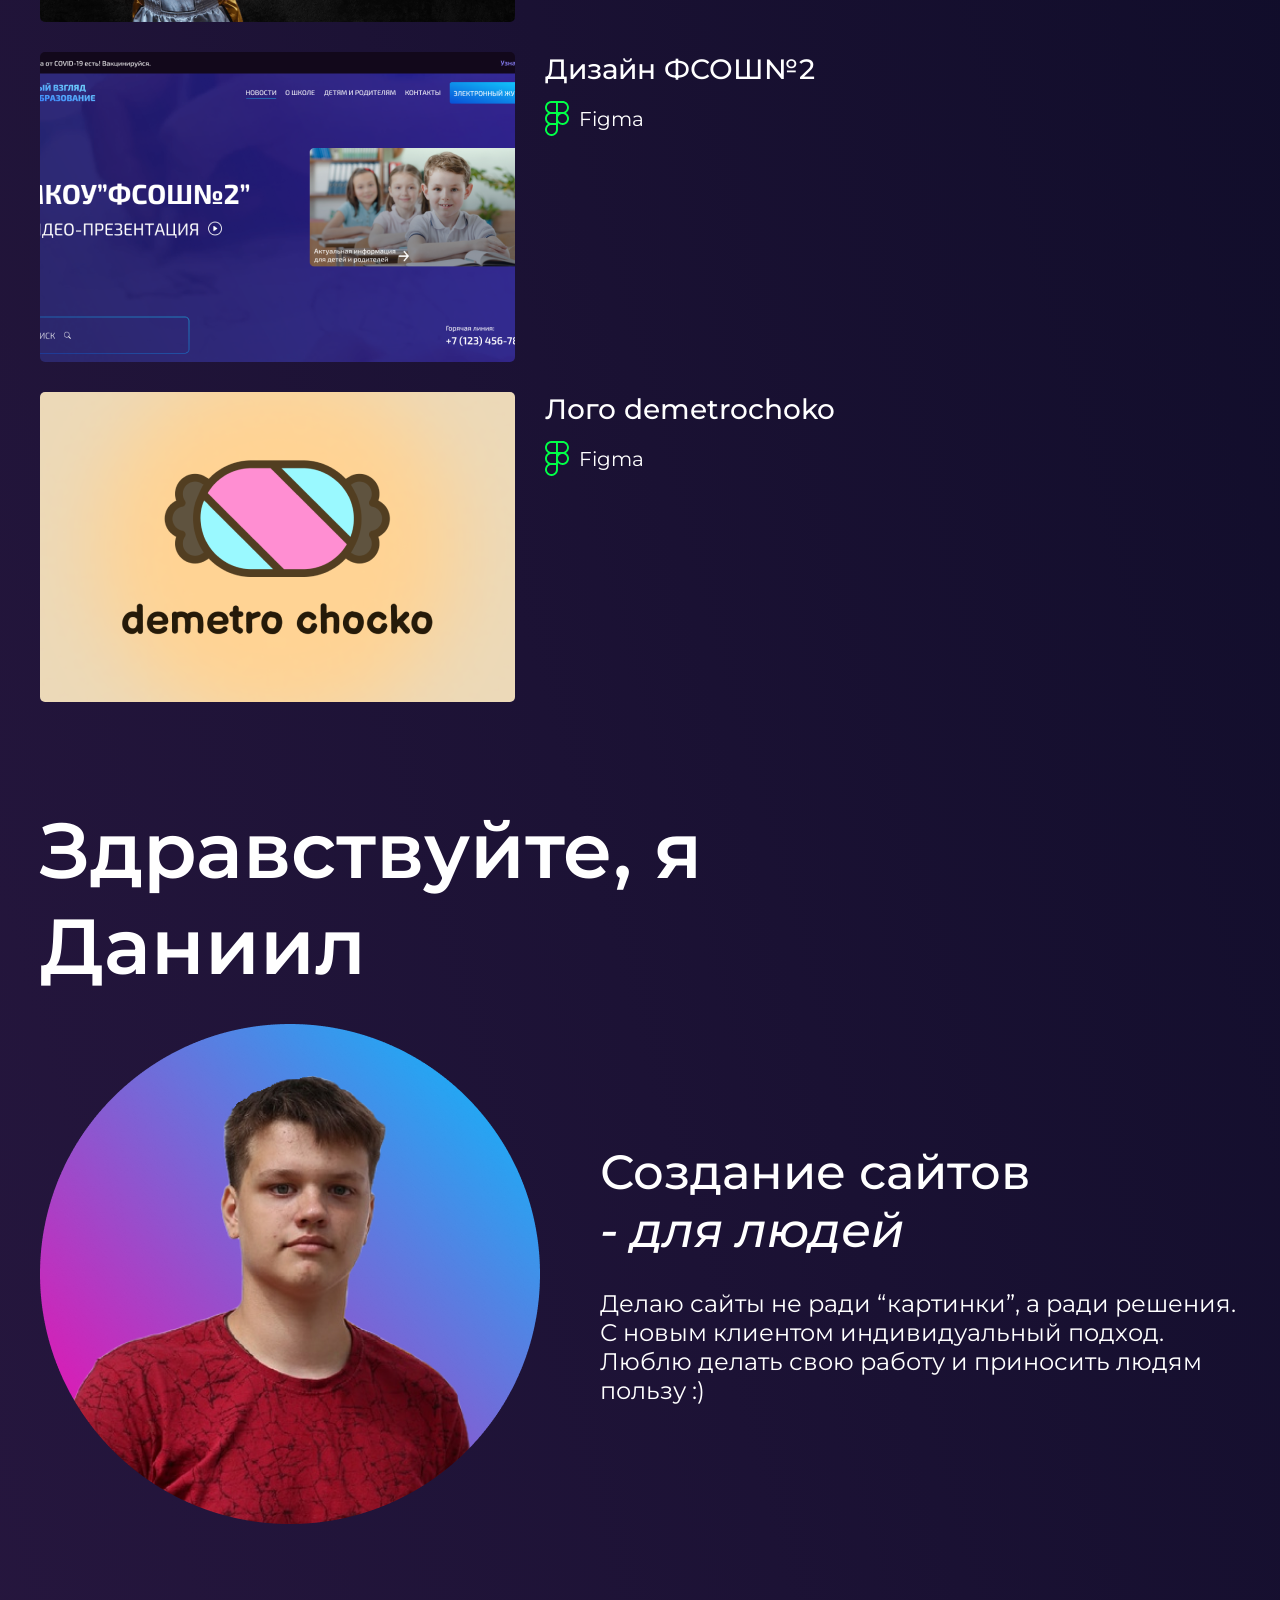
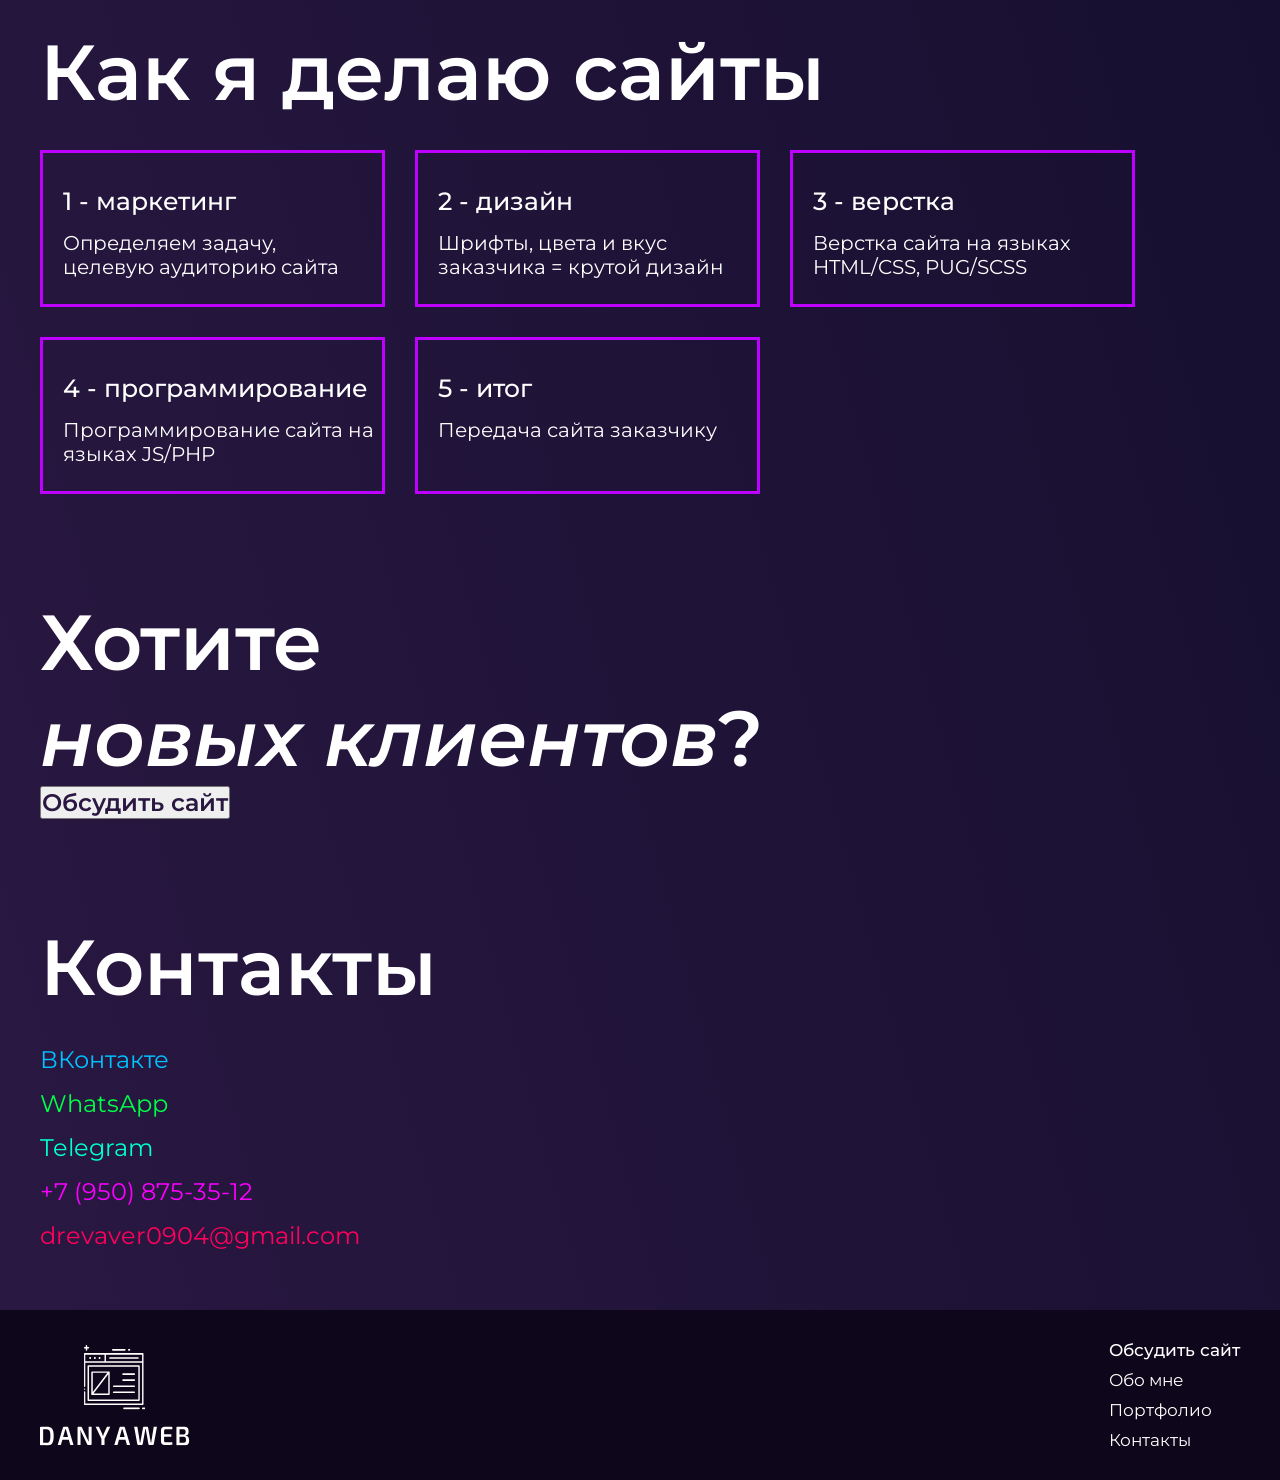
==== commit 5c72ef34: "Update index.html" ====
--- a/index.html
+++ b/index.html
@@ -138,10 +138,10 @@
 		</div>
 	</section>
 
-	<section class="element-animation">
+	<section class="clients element-animation">
 		<div class="container">
 				<h2>Хотите<br><span>новых клиентов</span>?</h2>
-				<div class="btn"><a href="https://t.me/danya_web"><button>Обсудить сайт</button></a></div>
+				<a href="https://t.me/danya_web"><button>Обсудить сайт</button></a>
 		</div>
 	</section>
 
--- a/css/master.css
+++ b/css/master.css
@@ -371,7 +371,7 @@
 		justify-content: center;
 	}
 	.card > img{
-		width: 380px;
+		width: auto;
 		height: 260px;
 		margin: 0 auto;
 	}
@@ -381,8 +381,9 @@
 		flex-direction: column;
 	}
 	.box-2 > img{
-		width: 400px;
-		height: 400px;
+		width: 390px;
+		height: 390px;
+		margin: 0 auto;
 	}
 	.txt-2{
 		text-align: center;
@@ -426,4 +427,13 @@
 		align-items: center;
 		gap: 30px;
 	}
-}
+	
+	.clients > container > a{
+		text-aling: center;
+		margin: 0 auto;
+	}
+	
+	.clients > container > a > button{
+		margin: 0 auto;
+	}
+}
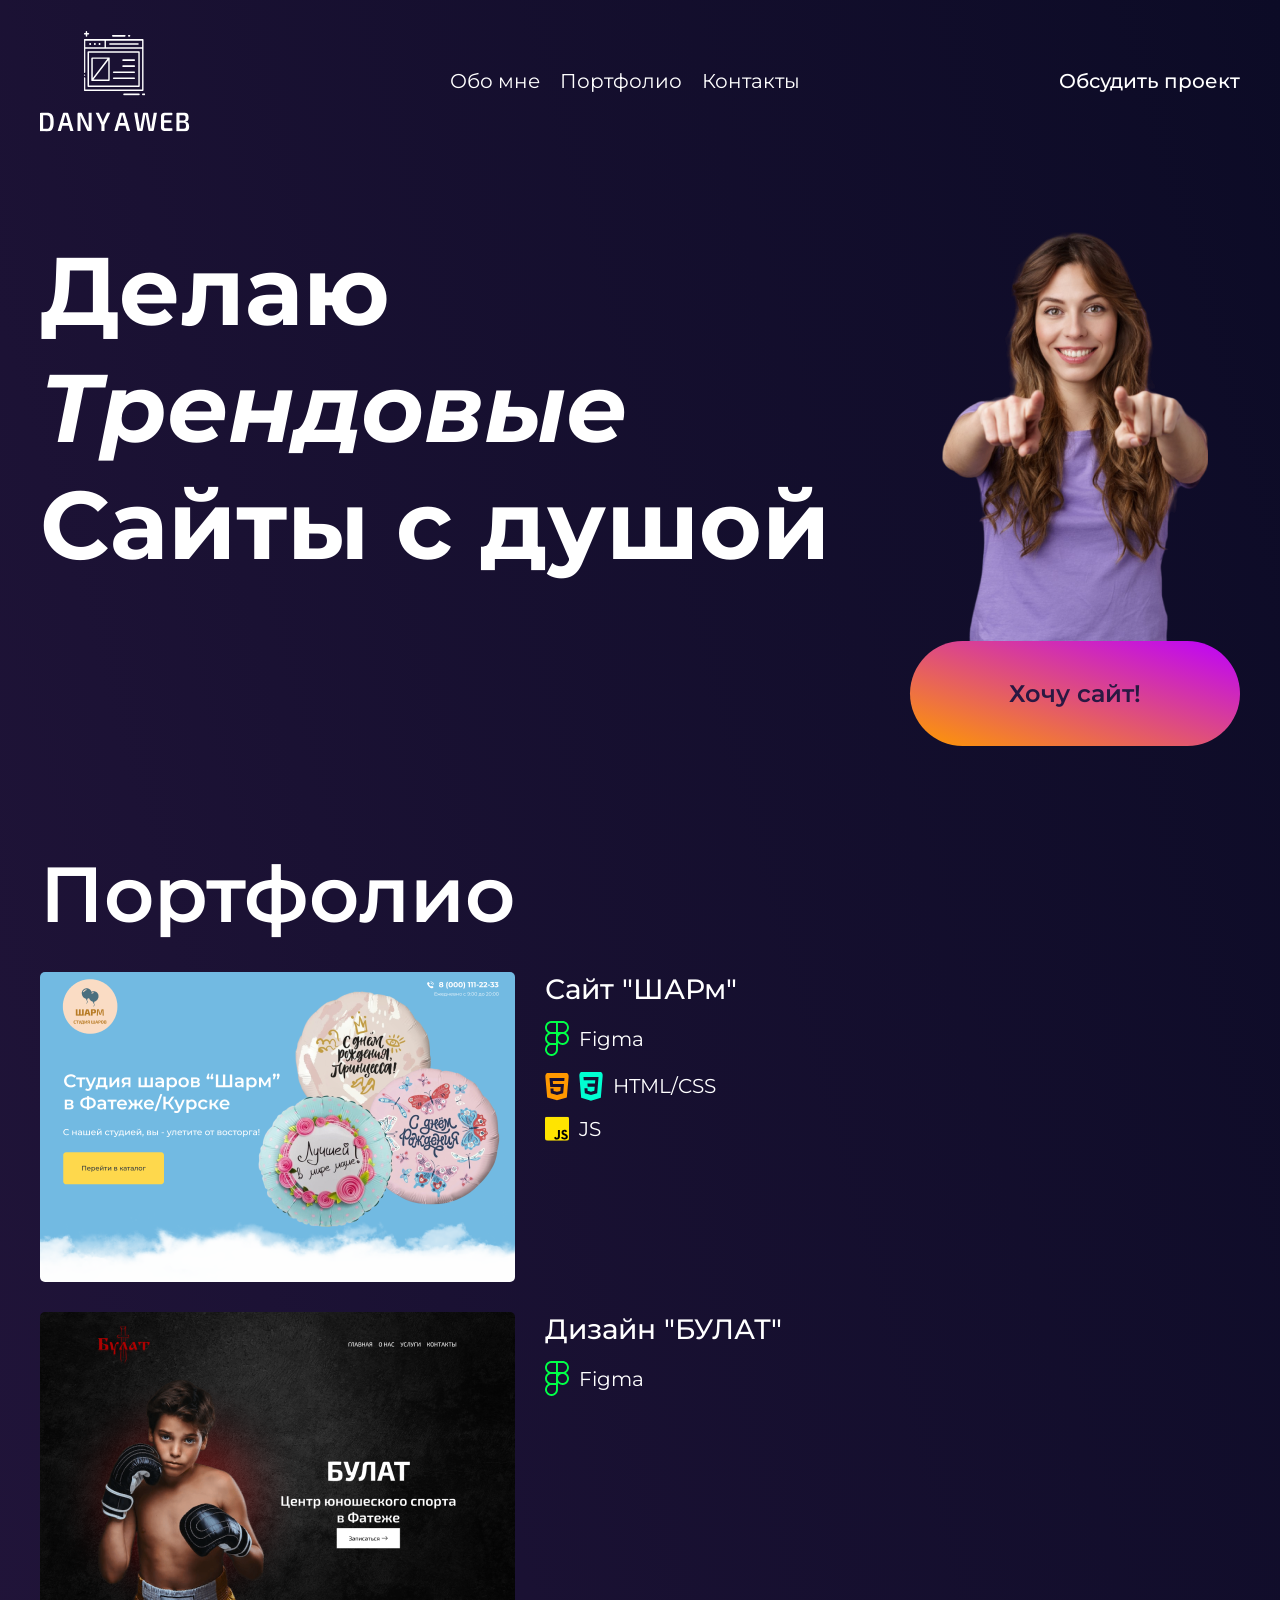
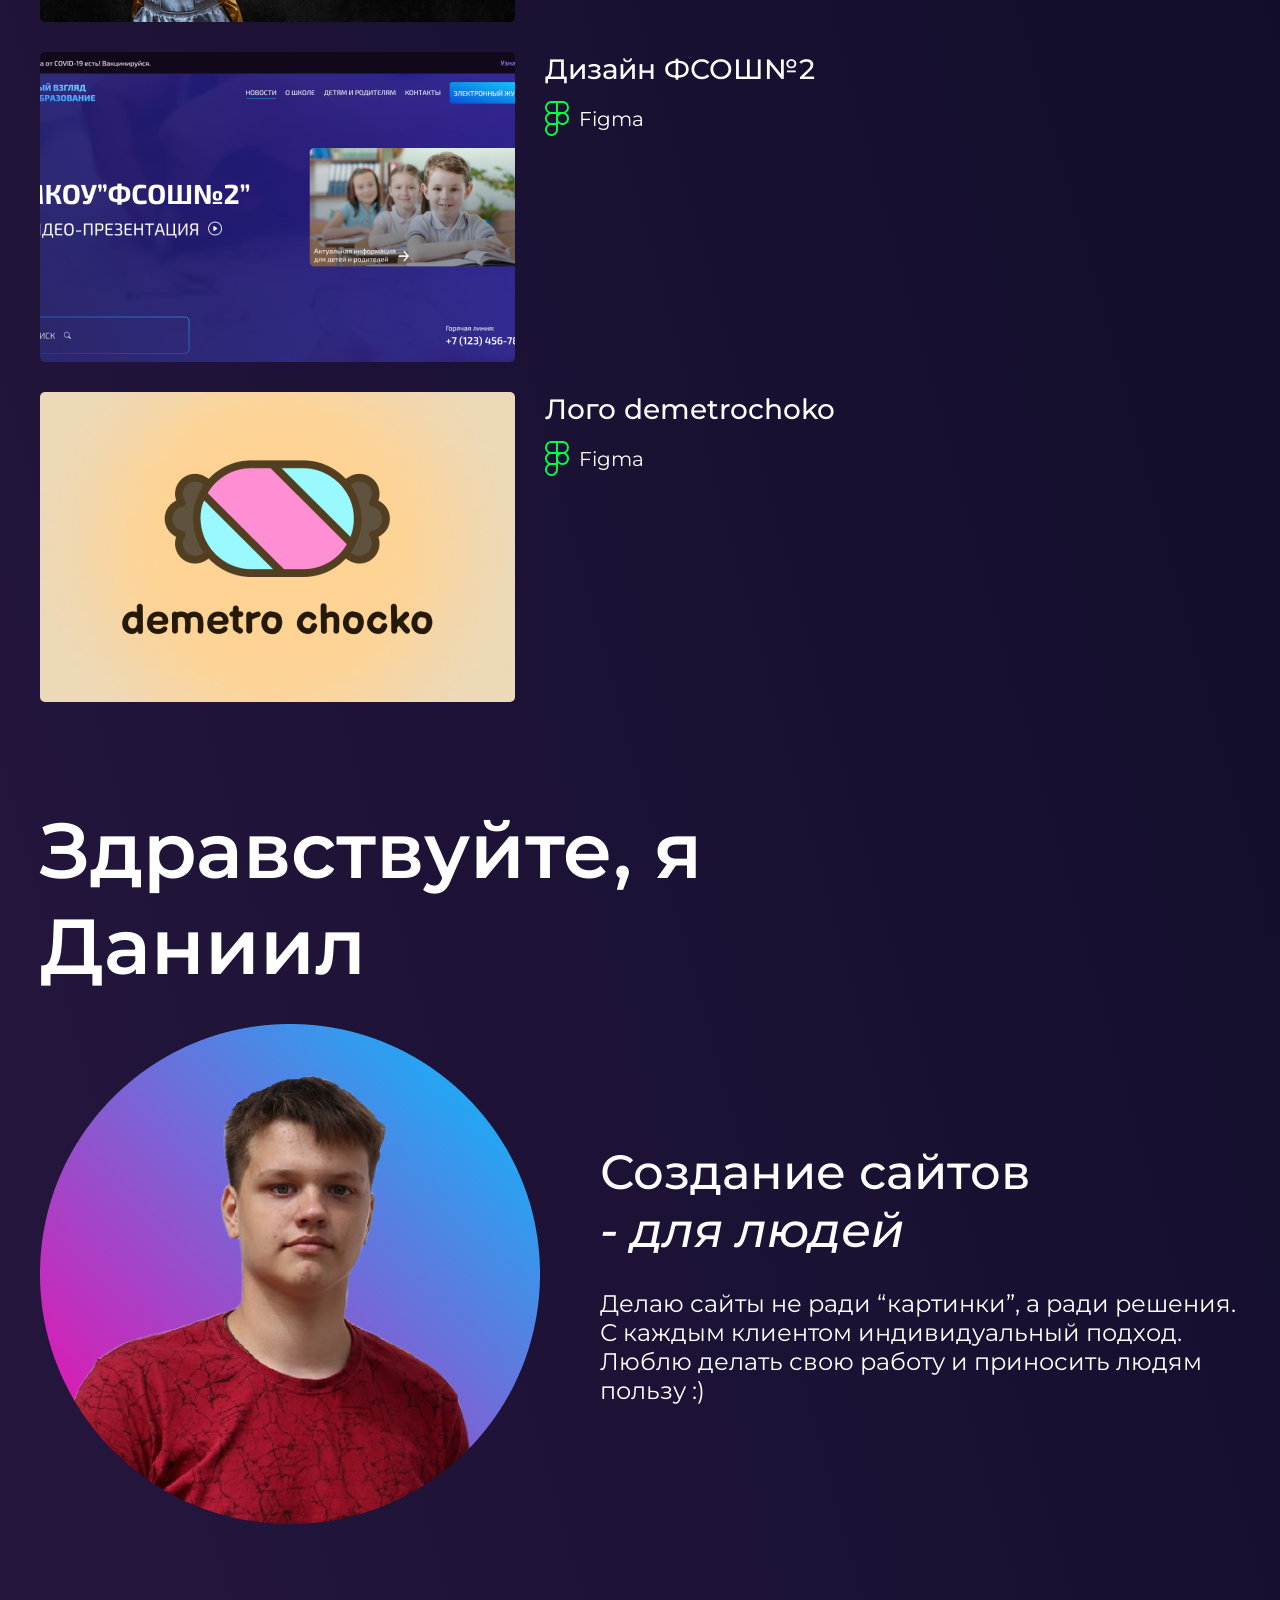
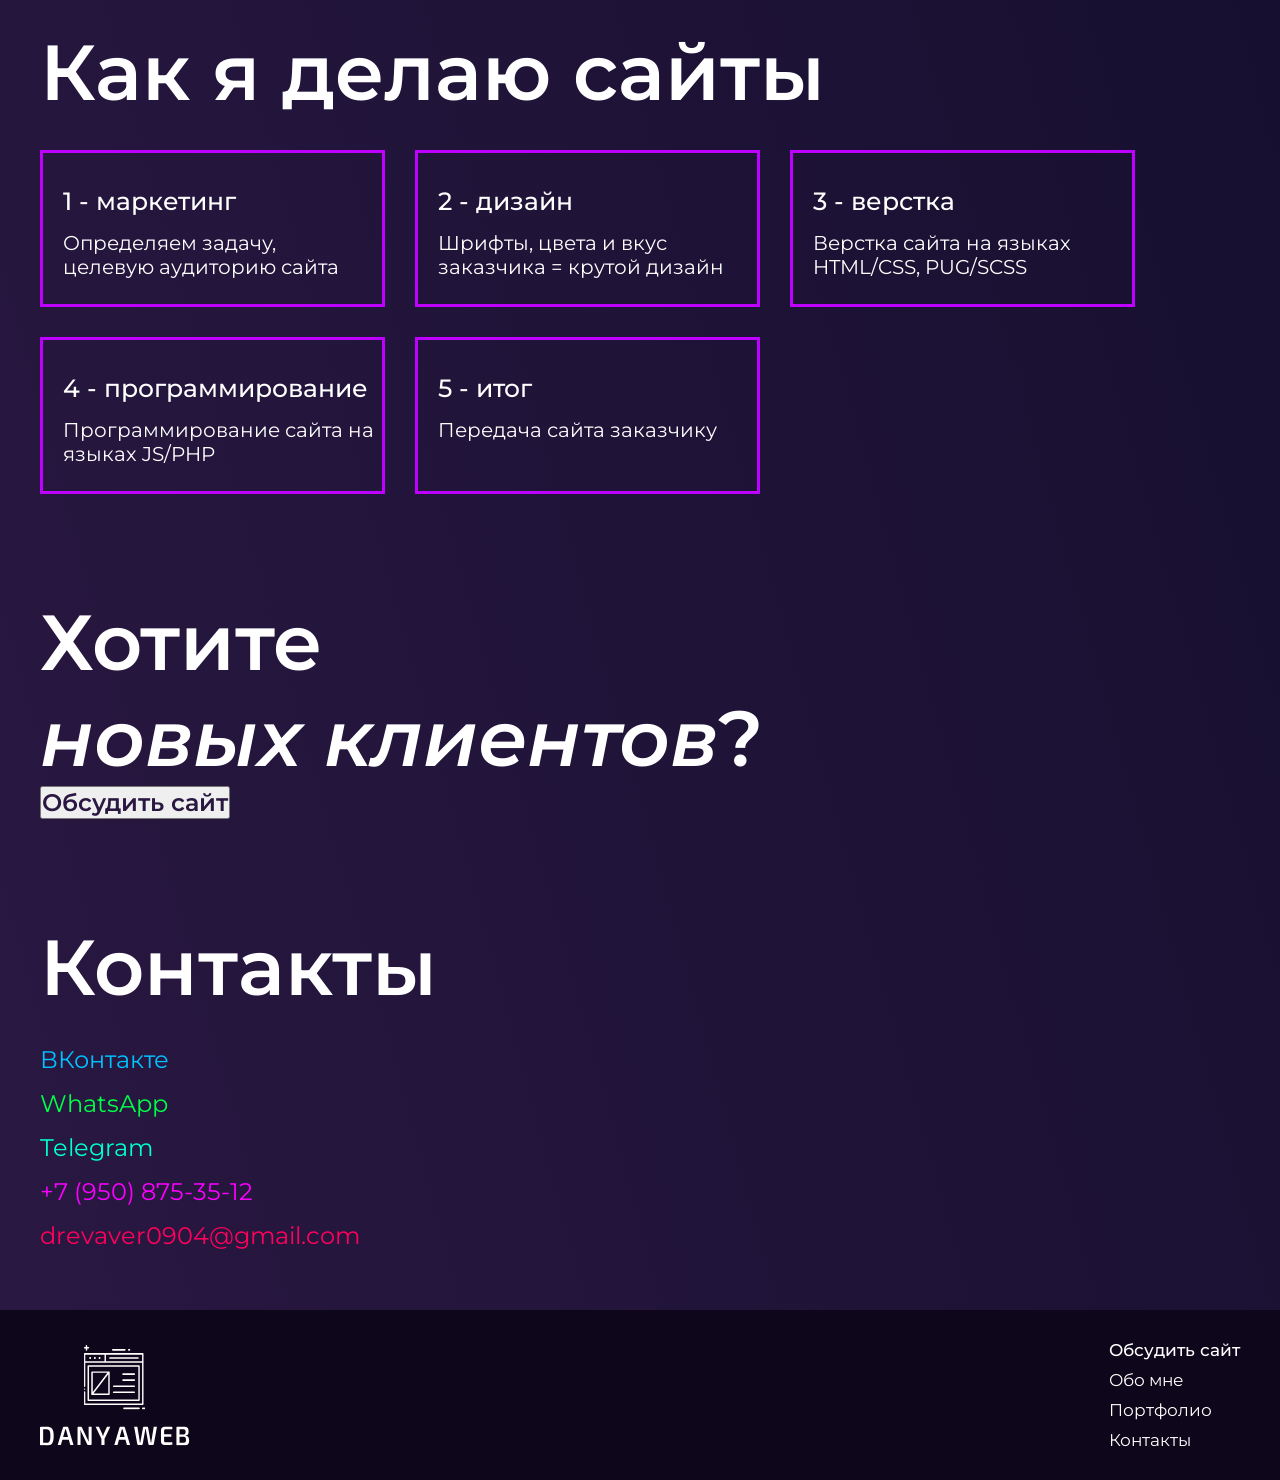
==== commit cd88c93e: "Update index.html" ====
--- a/index.html
+++ b/index.html
@@ -2,6 +2,7 @@
 <html lang="ru">
 <head>
 	<meta charset="UTF-8">
+	<link rel="icon" href="img/favicon.ico" type="image/x-icon">
 	<meta name="viewport" content="width=device-width, initial-scale=1.0">
 	<meta name="keywords" content="danyaweb, danya_web, Даниил Дурицин, Дурицин, создание сайтов, верстка сайтов, закзать верстку, сайты Курск, сайты Фатеж, сайт" />
 	<meta name="description" content="Создание сайтов от A до Я. Хотите крутой, трендовый сайт? Ко мне!" />
@@ -102,13 +103,13 @@
 				<img src="img/me.png" alt="">
 				<div class="txt-2">
 					<h3>Создание сайтов<br><span>- для людей</span></h3>
-					<p>Делаю сайты не ради “картинки”, а ради решения. С новым клиентом индивидуальный подход. Люблю делать свою работу и приносить людям пользу :)</p>
+					<p>Делаю сайты не ради “картинки”, а ради решения. С каждым клиентом индивидуальный подход. Люблю делать свою работу и приносить людям пользу :)</p>
 				</div>
 			</div>
 		</div>
 	</section>
 
-	<section class="how element-animation  ">
+	<section class="how element-animation">
 		<div class="container">
 			<h2>Как я делаю сайты</h2>
 			<div class="item">
--- a/css/master.css
+++ b/css/master.css
@@ -233,7 +233,7 @@
 	align-items: center;
 }
 
-.btn button{
+.clients .container button a{
 	width: 330px;
 	height: 105px;
 	margin-left: 71px;
@@ -246,7 +246,7 @@
 	background: linear-gradient(to top right, rgb(255, 153, 0), rgb(189, 0, 255));
 }
 
-.btn button a{
+.clients .container a{
 	color: #2A1842;
 	font-size: 24px;
 	font-weight: 600;
